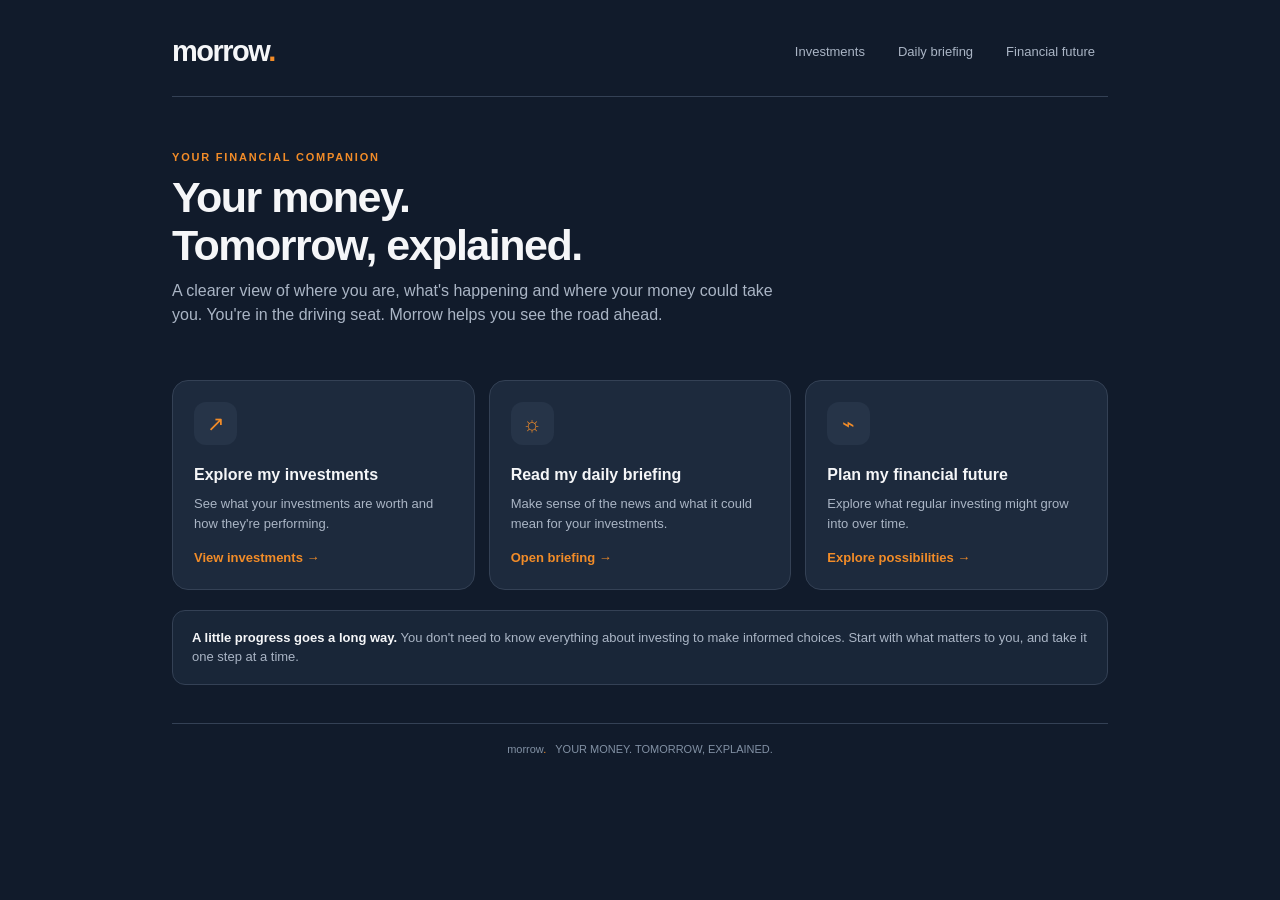
==== preview/index.html @ 5e0888f9 "Publish development preview" ====
<!DOCTYPE html>
<html lang="en">
<head>
<meta charset="UTF-8">
<meta name="viewport" content="width=device-width, initial-scale=1">
<meta name="theme-color" content="#111B2B">
<title>Morrow — Your money. Tomorrow, explained.</title>
<style>
:root{--bg:#111B2B;--surface:#1D2A3D;--surface2:#263448;--line:#344155;--text:#F5F6F8;--muted:#AAB5C5;--orange:#F28C28;--green:#71D6A0;--red:#FF8585}
*{box-sizing:border-box}
body{margin:0;background:var(--bg);color:var(--text);font-family:Inter,-apple-system,BlinkMacSystemFont,"Segoe UI",sans-serif;line-height:1.5}
button,input,textarea{font:inherit}
button{cursor:pointer}
.shell{max-width:980px;margin:auto;padding:22px 22px 48px}
header{display:flex;align-items:center;justify-content:space-between;gap:18px;padding:8px 0 22px;border-bottom:1px solid var(--line)}
.brand{font-size:29px;font-weight:750;letter-spacing:-1.5px;color:var(--text);text-decoration:none}
.brand span{color:var(--orange)}
.tagline{font-size:11px;color:var(--muted);letter-spacing:1.5px;text-transform:uppercase}
.nav{display:flex;gap:7px;flex-wrap:wrap}
.nav button,.quiet-button{border:1px solid transparent;background:transparent;color:var(--muted);padding:9px 12px;border-radius:9px;font-size:13px}
.nav button:hover,.nav button.active{background:var(--surface2);color:var(--text);border-color:var(--line)}
.nav button.active{box-shadow:inset 0 -2px var(--orange)}
main{padding-top:28px}
.view[hidden]{display:none}
.eyebrow{color:var(--orange);font-size:11px;font-weight:750;letter-spacing:1.8px;text-transform:uppercase}
h1{font-size:clamp(30px,5vw,43px);letter-spacing:-1.5px;line-height:1.12;margin:8px 0 10px}
h2{font-size:19px;letter-spacing:-.3px;margin:0 0 14px}
h3{font-size:15px;margin:0 0 8px}
p{margin:0}
.intro{color:var(--muted);max-width:610px}
.home-hero{padding:24px 0 28px}
.home-grid{display:grid;grid-template-columns:repeat(3,1fr);gap:14px;margin-top:25px}
.destination{background:var(--surface);border:1px solid var(--line);border-radius:16px;padding:21px;min-height:190px;display:flex;flex-direction:column;align-items:flex-start;text-align:left;color:var(--text);transition:transform .18s,border-color .18s}
.destination:hover{transform:translateY(-3px);border-color:var(--orange)}
.destination .symbol{width:43px;height:43px;border-radius:12px;background:var(--surface2);display:grid;place-items:center;color:var(--orange);font-size:21px;margin-bottom:18px}
.destination strong{font-size:16px}
.destination small{color:var(--muted);font-size:13px;margin-top:7px}
.destination .go{color:var(--orange);margin-top:auto;padding-top:15px;font-size:13px;font-weight:700}
.note{margin-top:20px;padding:17px 19px;background:#192638;border:1px solid var(--line);border-radius:13px;color:var(--muted);font-size:13px}
.note strong{color:var(--text)}
.page-head{display:flex;justify-content:space-between;align-items:flex-end;gap:20px;margin-bottom:22px}
.page-head p{color:var(--muted);font-size:14px}
.panel,.metric{background:var(--surface);border:1px solid var(--line);border-radius:15px;padding:19px}
.metrics{display:grid;grid-template-columns:repeat(3,1fr);gap:12px;margin:20px 0}
.metric small{display:block;color:var(--muted);font-size:12px}
.metric .value{font-size:clamp(19px,3vw,25px);font-weight:750;margin-top:6px;letter-spacing:-.5px}
.positive{color:var(--green)}.negative{color:var(--red)}
label{display:block;color:#CBD4DF;font-size:12px;margin:13px 0 6px}
input,textarea{width:100%;padding:11px 12px;border-radius:9px;border:1px solid #405168;background:#111B28;color:white;outline:none}
input:focus,textarea:focus{border-color:var(--orange);box-shadow:0 0 0 2px #F28C2825}
input::placeholder,textarea::placeholder{color:#78889C}
button.primary{border:0;border-radius:9px;padding:11px 16px;background:var(--orange);color:#21180F;font-weight:750}
button.primary:hover{filter:brightness(1.07)}
button.secondary{border:1px solid var(--line);border-radius:9px;padding:10px 14px;background:var(--surface2);color:var(--text);font-weight:600}
button.danger{background:#713D48;color:white;border:0;border-radius:8px;padding:7px 10px}
.form-grid{display:grid;grid-template-columns:1fr 1fr;gap:0 14px}
.actions{display:flex;gap:8px;flex-wrap:wrap;margin-top:10px}
.holding{border-top:1px solid var(--line);padding:16px 0}
.holding:first-child{border-top:0}
.meta{color:var(--muted);font-size:12px;margin-top:5px}
.quote-status{font-size:13px;color:var(--muted);margin:10px 0;min-height:18px}
.source{color:#F5B66F}
.empty{color:var(--muted);font-size:14px}
.calculator-layout{display:grid;grid-template-columns:minmax(0, .9fr) minmax(0,1.1fr);gap:15px;align-items:start}
.field-hint{font-size:11px;color:var(--muted);margin-top:5px}
.currency-control{position:relative;display:flex;justify-content:flex-end;margin:-5px 0 16px}
.currency-trigger{display:flex;align-items:center;gap:8px;border:1px solid var(--line);background:var(--surface);color:var(--text);padding:9px 13px;border-radius:22px;font-size:13px;font-weight:700}
.currency-popover{position:absolute;right:0;top:calc(100% + 9px);z-index:20;width:min(340px,calc(100vw - 44px));padding:17px;background:var(--surface);border:1px solid #526178;border-radius:14px;box-shadow:0 16px 38px #0008}
.currency-popover[hidden],.suggestions[hidden]{display:none}
.currency-options{display:flex;gap:7px;margin:10px 0}
.currency-options button{flex:1;padding:9px 5px;border:1px solid var(--line);border-radius:20px;background:var(--surface2);color:var(--text);font-size:12px}
.currency-options button.active{background:var(--orange);border-color:var(--orange);color:#21180F;font-weight:750}
.search-wrap{position:relative}
.suggestions{position:absolute;z-index:15;top:100%;left:0;right:0;margin-top:5px;background:var(--surface2);border:1px solid #526178;border-radius:10px;box-shadow:0 12px 28px #0008;max-height:270px;overflow:auto}
.suggestion{display:block;width:100%;text-align:left;padding:10px 12px;background:transparent;border:0;border-bottom:1px solid var(--line);color:var(--text)}
.suggestion:hover,.suggestion:focus{background:#34465D}
.suggestion strong{display:block;font-size:13px}
.suggestion small,.instrument-meta{display:block;color:var(--muted);font-size:11px;margin-top:3px}

.result-hero{background:linear-gradient(135deg,#263A50,#1D2A3D);border:1px solid #46566B;border-radius:15px;padding:21px;margin-bottom:13px}
.result-hero small{color:#C1CBD7}
.result-amount{font-size:clamp(29px,5vw,39px);font-weight:780;letter-spacing:-1.2px;margin:5px 0;color:white}
.result-sub{font-size:12px;color:#C1CBD7}
.result-split{display:grid;grid-template-columns:1fr 1fr;gap:10px}
.result-split .metric{padding:14px}
.result-split .value{font-size:19px}
.chart-wrap{margin-top:14px}
canvas{display:block;width:100%;height:230px}
.chart-legend{display:flex;gap:18px;flex-wrap:wrap;color:var(--muted);font-size:11px;margin-top:8px}
.dot{display:inline-block;width:8px;height:8px;border-radius:50%;margin-right:6px;background:var(--orange)}
.dot.grey{background:#72839A}
.disclaimer{font-size:11px;color:var(--muted);margin-top:16px;line-height:1.55}
.back-link{color:var(--orange);background:none;border:0;padding:0;font-size:13px;margin-bottom:18px}
.footer{border-top:1px solid var(--line);margin-top:38px;padding-top:17px;text-align:center;color:#8291A4;font-size:11px}
@media(max-width:700px){.shell{padding:15px 15px 35px}.home-grid{grid-template-columns:1fr}.destination{min-height:145px}.calculator-layout{grid-template-columns:1fr}.metrics{grid-template-columns:1fr}.page-head{align-items:flex-start;flex-direction:column}.nav{width:100%;display:grid;grid-template-columns:repeat(3,1fr)}.nav button{padding:8px 5px;font-size:12px}.tagline{display:none}}
@media(min-width:701px) and (max-width:850px){.home-grid{grid-template-columns:1fr 1fr}}

.journey-top{display:flex;justify-content:space-between;align-items:center;gap:14px;flex-wrap:wrap;margin-bottom:16px}
.journey-metrics{display:grid;grid-template-columns:repeat(3,1fr);gap:10px;margin:16px 0}
.journey-metrics .metric{padding:15px}
.journey-metrics .value{font-size:clamp(18px,3vw,24px);font-weight:750;margin-top:5px}
.periods,.scenario-legend{display:flex;gap:7px;flex-wrap:wrap}
.periods button{background:var(--surface2);border:1px solid var(--line);color:var(--muted);padding:7px 13px;border-radius:20px;font-size:12px}
.periods button.active{background:var(--orange);color:#21180F;border-color:var(--orange);font-weight:750}
.journey-chart{margin-top:14px}
.journey-chart canvas{height:260px}
.scenario-grid{display:grid;grid-template-columns:minmax(0,1.5fr) minmax(220px,.8fr);gap:13px;margin-top:14px}
.scenario-row{display:flex;justify-content:space-between;gap:10px;padding:10px 0;border-bottom:1px solid var(--line);font-size:13px}
.scenario-row:last-child{border-bottom:0}
.scenario-dot{display:inline-block;width:9px;height:9px;border-radius:50%;margin-right:7px}
.monthly-control{display:flex;gap:10px;align-items:end;flex-wrap:wrap;margin-top:14px}
.monthly-control>div{flex:1;min-width:150px}
.monthly-control label{margin-top:0}
.stress-value{font-weight:750}
@media(max-width:700px){.journey-metrics{grid-template-columns:1fr}.scenario-grid{grid-template-columns:1fr}.journey-chart canvas{height:220px}}
</style>
</head>
<body>
<div class="shell">
<header>
  <a class="brand" href="#" onclick="showView('home');return false" aria-label="Morrow home">morrow<span>.</span></a>
  <nav class="nav" aria-label="Main navigation">
    <button data-view="investments" onclick="showView('investments')">Investments</button>
    <button data-view="briefing" onclick="showView('briefing')">Daily briefing</button>
    <button data-view="future" onclick="showView('future')">Financial future</button>
  </nav>
</header>
<main>
<section class="view" id="home">
  <div class="home-hero">
    <div class="eyebrow">Your financial companion</div>
    <h1>Your money.<br>Tomorrow, explained.</h1>
    <p class="intro">A clearer view of where you are, what's happening and where your money could take you. You're in the driving seat. Morrow helps you see the road ahead.</p>
  </div>
  <div class="home-grid">
    <button class="destination" onclick="showView('investments')">
      <span class="symbol" aria-hidden="true">↗</span>
      <strong>Explore my investments</strong>
      <small>See what your investments are worth and how they're performing.</small>
      <span class="go">View investments →</span>
    </button>
    <button class="destination" onclick="showView('briefing')">
      <span class="symbol" aria-hidden="true">☼</span>
      <strong>Read my daily briefing</strong>
      <small>Make sense of the news and what it could mean for your investments.</small>
      <span class="go">Open briefing →</span>
    </button>
    <button class="destination" onclick="showView('future')">
      <span class="symbol" aria-hidden="true">⌁</span>
      <strong>Plan my financial future</strong>
      <small>Explore what regular investing might grow into over time.</small>
      <span class="go">Explore possibilities →</span>
    </button>
  </div>
  <div class="note"><strong>A little progress goes a long way.</strong> You don't need to know everything about investing to make informed choices. Start with what matters to you, and take it one step at a time.</div>
</section>

<section class="view" id="investments" hidden>
  <button class="back-link" onclick="showView('home')">← Back to home</button>
  <div class="page-head"><div><div class="eyebrow">Your portfolio</div><h1>My investments</h1><p id="portfolioDescription">A simple view of your investments, in pounds sterling.</p></div></div>
  <div class="currency-control"><button type="button" class="currency-trigger" id="currencyTrigger" aria-expanded="false" aria-controls="currencyPopover">◎ <span id="currencyTriggerLabel">GBP £</span> ▾</button>
    <section class="currency-popover" id="currencyPopover" hidden>
      <div style="display:flex;justify-content:space-between;align-items:center"><h2 style="margin:0">⚙ Settings</h2><button type="button" class="quiet-button" id="closeCurrencySettings" aria-label="Close settings">✕</button></div>
      <h3 style="margin-top:17px">Display currency</h3><p class="meta">Choose how your portfolio values are presented.</p>
      <div class="currency-options"><button type="button" data-currency="GBP">GBP £</button><button type="button" data-currency="USD">USD $</button><button type="button" data-currency="EUR">EUR €</button></div>
      <p class="meta" id="currencyStatus">Portfolio figures are displayed in pounds sterling.</p>
      <p class="field-hint">Your original investment records are not changed by this display preference.</p>
    </section></div>
  <div class="metrics">
    <div class="metric"><small>Portfolio value</small><div class="value" id="total">£0.00</div></div>
    <div class="metric"><small>Total invested</small><div class="value" id="invested">£0.00</div></div>
    <div class="metric"><small>Gain / loss</small><div class="value" id="profit">£0.00</div><div id="percent" class="meta">0.00%</div></div>
  </div>
  <section class="panel">
    <h2 id="formTitle">Add an investment</h2>
    <form id="holdingForm">
      <input type="hidden" id="editId">
      <div class="form-grid">
        <div class="search-wrap"><label for="ticker">Find an investment</label><input id="ticker" placeholder="Search company or ticker, e.g. Apple or VUAG" autocomplete="off" required aria-autocomplete="list" aria-controls="tickerSuggestions"><div id="tickerSuggestions" class="suggestions" role="listbox" hidden></div><div id="instrumentMeta" class="instrument-meta">Search by company name or ticker symbol.</div></div>
        <div><label for="name">Investment name</label><input id="name" placeholder="Selected investment name" required></div>
        <div><label for="units">Number of shares / units</label><input id="units" type="number" min="0" step="any" placeholder="e.g. 25" required></div>
        <div><label for="buy">Average purchase price per unit (£)</label><input id="buy" type="number" min="0" step="any" placeholder="e.g. 85.50" required></div>
        <div><label for="price">Latest price per unit (£)</label><input id="price" type="number" min="0" step="any" placeholder="e.g. 92.10" required></div>
        <div><label for="quoteDate">Date of latest price</label><input id="quoteDate" type="date"></div>
      </div>
      <label for="notes">Notes (optional)</label><textarea id="notes" rows="2" placeholder="Account, investment notes..."></textarea>
      <div class="actions"><button type="submit" class="primary" id="saveButton">Add investment</button><button type="button" class="secondary" id="cancelButton" hidden>Cancel edit</button></div>
    </form>
  </section>
  <section class="panel">
    <h2>Your holdings</h2>
    <div id="quoteStatus" class="quote-status">Prices update automatically when the latest daily prices are available.</div>
    <div id="holdings"><p class="empty">No investments added yet. Add your first investment above.</p></div>
  </section>
  <section class="panel">
    <h2>Keep a backup</h2>
    <p class="meta">Your holdings are saved in this browser on this device. Export a backup regularly so you can restore them if needed.</p>
    <div class="actions"><button id="exportButton" class="secondary">Export backup</button></div>
    <label for="importFile">Restore from backup</label><input id="importFile" type="file" accept=".json,application/json">
  </section>
  <p class="disclaimer">VUAG uses an end-of-day reference price from Newton Analytics when refreshed. Other holdings can be updated manually. Prices are informational only, not investment advice.</p>
</section>


<section class="view" id="journey" hidden>
 <button class="back-link" onclick="showView('investments')">← Back to investments</button>
 <div class="journey-top"><div><div class="eyebrow">Your investment journey</div><h1 id="journeyName">Investment</h1><p class="intro" id="journeySubtitle">Past performance and possible future scenarios.</p></div></div>
 <div class="journey-metrics">
  <div class="metric"><small>Current price</small><div class="value" id="journeyPrice">—</div></div>
  <div class="metric"><small>Current holding value</small><div class="value" id="journeyValue">—</div><div class="meta" id="journeyUnits"></div></div>
  <div class="metric"><small>Gain / loss against purchase cost</small><div class="value" id="journeyGain">—</div><div class="meta" id="journeyGainPct"></div></div>
 </div>
 <section class="panel journey-chart">
  <div class="journey-top"><div><h2>Historical performance</h2><p class="meta">Adjusted historical price per unit · dividends and corporate actions reflected where provided by the data source</p></div><div class="periods" id="historyPeriods"><button data-period="1M">1M</button><button data-period="6M">6M</button><button data-period="1Y">1Y</button><button data-period="5Y" class="active">5Y</button><button data-period="ALL">All</button></div></div>
  <canvas id="historyChart" role="img" aria-label="Historical adjusted price chart"></canvas><p class="meta" id="historyStatus">Loading historical data…</p>
 </section>
 <div class="scenario-grid">
  <section class="panel">
   <h2>Future projections</h2><p class="meta">Illustrative scenarios starting from your actual current holding value. These are assumptions, not forecasts.</p>
   <label for="journeyYears">Projection period</label><select id="journeyYears" style="width:100%;padding:10px;border-radius:9px;background:#111B28;color:white;border:1px solid #405168"><option value="1">1 year</option><option value="3">3 years</option><option value="5" selected>5 years</option><option value="10">10 years</option><option value="15">15 years</option><option value="20">20 years</option></select>
   <div class="monthly-control"><div><label for="journeyMonthly">Monthly contribution to this investment (£)</label><input id="journeyMonthly" type="number" min="0" max="1000000" step="1" value="0"></div><button class="secondary" id="saveMonthly">Save amount</button></div>
   <div class="actions"><button class="secondary" id="existingOnly">Existing investment only</button><button class="primary" id="withMonthly">With monthly contributions</button></div>
   <div class="scenario-legend" style="margin-top:17px"><span><i class="scenario-dot" style="background:#F28C28"></i>Cautious · 2% p.a.</span><span><i class="scenario-dot" style="background:#55A9F5"></i>Moderate · 5% p.a.</span><span><i class="scenario-dot" style="background:#71D6A0"></i>Optimistic · 8% p.a.</span></div>
   <canvas id="scenarioChart" role="img" aria-label="Cautious, moderate and optimistic future investment scenarios"></canvas>
   <div id="scenarioResults"></div>
  </section>
  <section class="panel">
   <h2>Stress test</h2><p class="meta">What would your holding be worth after an immediate market fall?</p>
   <div id="stressResults"></div>
   <div class="note">A market fall is not a forecast. This simply illustrates how sensitive your current holding is to a sudden decline.</div>
  </section>
 </div>
 <p class="disclaimer">Historical adjusted prices are supplied by Newton Analytics and may differ from the unadjusted daily price used to value your holding. Future scenarios assume steady annual growth compounded monthly, with contributions at month-end. They exclude fees, tax and inflation. Actual returns can be negative, and you could get back less than you invest. This is educational information, not financial advice.</p>
</section>

<section class="view" id="briefing" hidden>
  <button class="back-link" onclick="showView('home')">← Back to home</button>
  <div class="eyebrow">A clearer view of the day</div><h1>Daily briefing</h1>
  <div class="panel"><h2>Your morning briefing is taking shape.</h2><p class="intro">This is where Morrow will bring together the market news that matters to your investments, explain what's moving and help separate meaningful developments from everyday market noise.</p><div class="note"><strong>Coming next:</strong> personalised stories, plain-English explanations and a simple view of why they may matter to your portfolio.</div></div>
</section>

<section class="view" id="future" hidden>
  <button class="back-link" onclick="showView('home')">← Back to home</button>
  <div class="eyebrow">Look a little further ahead</div><h1>Financial future</h1>
  <p class="intro" style="margin-bottom:22px">Small steps can add up. Try a few numbers and explore what your investments might become over time.</p>
  <div class="calculator-layout">
    <section class="panel">
      <h2>Set your journey</h2>
      <label for="starting">Your starting amount (£)</label><input id="starting" type="number" min="0" max="100000000" step="100" value="1000">
      <div class="field-hint">The amount you have already invested, or plan to start with.</div>
      <label for="monthly">Your monthly contribution (£)</label><input id="monthly" type="number" min="0" max="1000000" step="10" value="100">
      <div class="field-hint">What you could comfortably add each month.</div>
      <label for="returnRate">Illustrative annual growth (%)</label><input id="returnRate" type="number" min="0" max="30" step="0.1" value="5">
      <div class="field-hint">An assumption to explore, not a prediction or promise.</div>
      <label for="years">How far ahead? (years)</label><input id="years" type="number" min="1" max="60" step="1" value="20">
      <div class="field-hint">Try changing the time horizon to see the difference.</div>
      <p class="field-hint" style="margin-top:17px">When you’re happy with your figures, select the button below to see your projection.</p><div class="actions"><button class="primary" type="button" id="calculateButton">Show my projection</button><button class="secondary" type="button" id="resetCalc">Reset figures</button></div>
    </section>
    <section>
      <div class="result-hero">
        <small>Your possible future value</small>
        <div class="result-amount" id="futureValue">£0</div>
        <div class="result-sub" id="futureSummary">A projection based on the assumptions you've entered.</div>
      </div>
      <div class="result-split">
        <div class="metric"><small>Your contributions</small><div class="value" id="contributed">£0</div></div>
        <div class="metric"><small>Potential growth</small><div class="value positive" id="growth">£0</div></div>
      </div>
      <div class="panel chart-wrap">
        <h3>Your journey over time</h3>
        <canvas id="growthChart" role="img" aria-label="Chart comparing your contributions with projected investment value over time"></canvas>
        <div class="chart-legend"><span><i class="dot grey"></i>Money you put in</span><span><i class="dot"></i>Projected value</span></div>
      </div>
    </section>
  </div>
  <p class="disclaimer">This calculator is for illustration and education, not financial advice. It assumes a steady annual growth rate, compounded monthly, with contributions made at the end of each month. Real investment returns vary and can be negative. It does not include fees, taxes, inflation or changes in contribution amounts. You could get back less than you invest.</p>
</section>
</main>
<div class="footer">morrow<span style="color:var(--orange)">.</span> &nbsp; YOUR MONEY. TOMORROW, EXPLAINED.</div>
</div>
<script>
const storageKey="myStockTrackerHoldings";
let holdings=[];
try{holdings=JSON.parse(localStorage.getItem(storageKey)||"[]");if(!Array.isArray(holdings))holdings=[];}catch(e){holdings=[];}
const $=id=>document.getElementById(id);
const currencyKey="morrowDisplayCurrency";
let displayCurrency=localStorage.getItem(currencyKey)||"GBP";
let displayRate=1;
const currencyNames={GBP:"pounds sterling",USD:"US dollars",EUR:"euros"};
const currencySymbols={GBP:"£",USD:"$",EUR:"€"};
const money=n=>new Intl.NumberFormat(displayCurrency==="USD"?"en-US":"en-GB",{style:"currency",currency:displayCurrency}).format((Number(n)||0)*displayRate);
const number=n=>Number(n)||0;
async function updateDisplayCurrency(){
 const status=$("currencyStatus");
 displayRate=1;
 if(displayCurrency!=="GBP"){
  try{
   const response=await fetch("https://morrow-price-feed.jnkbnfzksg.workers.dev/fx?from=GBP&to="+encodeURIComponent(displayCurrency));
   if(!response.ok)throw new Error("Exchange-rate service returned HTTP "+response.status);
   const result=await response.json();
   if(!Number.isFinite(Number(result.rate))||Number(result.rate)<=0)throw new Error(result.error||"No valid exchange rate was returned.");
   displayRate=Number(result.rate);
   status.textContent="1 GBP = "+new Intl.NumberFormat("en-GB",{style:"currency",currency:displayCurrency}).format(displayRate)+" · "+result.provider+" · rate retrieved "+new Date(result.retrievedAt).toLocaleString("en-GB");
  }catch(error){
   displayCurrency="GBP";localStorage.setItem(currencyKey,"GBP");$("displayCurrency").value="GBP";
   status.textContent="Couldn't retrieve the exchange rate, so Morrow has kept your display currency in GBP. "+error.message;
  }
 }else status.textContent="Portfolio figures are displayed in pounds sterling.";
 $("portfolioDescription").textContent="A simple view of your investments, in "+currencyNames[displayCurrency]+".";
 $("currencyTriggerLabel").textContent=displayCurrency+" "+currencySymbols[displayCurrency];
 document.querySelectorAll("[data-currency]").forEach(b=>b.classList.toggle("active",b.dataset.currency===displayCurrency));
 render();
 if(activeJourney)openJourney(activeJourney.id);
}
function showView(id){
 document.querySelectorAll(".view").forEach(v=>v.hidden=v.id!==id);
 document.querySelectorAll(".nav button").forEach(b=>b.classList.toggle("active",b.dataset.view===id));
 window.scrollTo({top:0,behavior:"smooth"});
 if(id==="future"&&projectionPoints.length)drawChart(projectionPoints);if(id==="journey"&&historyData.length)drawHistoryChart(historyData);
}
function save(){localStorage.setItem(storageKey,JSON.stringify(holdings));render();}
function escapeHTML(s){return String(s??"").replace(/[&<>"']/g,c=>({"&":"&amp;","<":"&lt;",">":"&gt;",'"':"&quot;","'":"&#39;"}[c]));}
function render(){
 const invested=holdings.reduce((s,h)=>s+h.units*h.buy,0),total=holdings.reduce((s,h)=>s+h.units*h.price,0),profit=total-invested;
 $("total").textContent=money(total);$("invested").textContent=money(invested);$("profit").textContent=money(profit);
 $("profit").className="value "+(profit>=0?"positive":"negative");
 $("percent").textContent=(invested?profit/invested*100:0).toFixed(2)+"% overall";
 $("percent").className="meta "+(profit>=0?"positive":"negative");
 if(!holdings.length){$("holdings").innerHTML='<p class="empty">No investments added yet. Add your first investment above.</p>';return;}
 $("holdings").innerHTML=holdings.map(h=>{
  const cost=h.units*h.buy,value=h.units*h.price,gain=value-cost,cls=gain>=0?"positive":"negative";
  return '<div class="holding"><strong>'+escapeHTML(h.name)+'</strong> <span class="meta">('+escapeHTML(h.ticker)+')</span>'+
  '<div class="meta">'+h.units+' units · Average buy '+money(h.buy)+' · Latest '+money(h.price)+'</div>'+
  '<div class="meta">Holding value: <strong>'+money(value)+'</strong></div>'+
  '<div class="meta">'+(h.quoteSource?'<span class="source">'+escapeHTML(h.quoteSource)+'</span>':"Price entered manually")+'</div>'+
  '<div class="'+cls+'">'+money(gain)+' ('+(cost?(gain/cost*100).toFixed(2):"0.00")+'%)</div>'+
  '<div class="meta">Price date: '+escapeHTML(h.quoteDate||"Not entered")+(h.notes?" · "+escapeHTML(h.notes):"")+'</div>'+
  '<div class="actions"><button class="primary" onclick="openJourney(\''+String(h.id).replace(/'/g,"\\'")+'\')">View investment journey</button><button class="secondary" onclick="editHolding(\''+String(h.id).replace(/'/g,"\\'")+'\')">Edit</button><button class="danger" onclick="deleteHolding(\''+String(h.id).replace(/'/g,"\\'")+'\')">Remove</button></div></div>';
 }).join("");
}
let activeJourney=null,historyData=[],historyPeriod="5Y",projectionMode="existing";
let priceRefreshInProgress=false;
async function refreshPortfolioPrices(){
 const status=$("quoteStatus"),matches=holdings.filter(h=>String(h.ticker).toUpperCase()==="VUAG");
 if(!matches.length||priceRefreshInProgress)return;
 priceRefreshInProgress=true;
 status.textContent="Checking the latest available daily prices…";
 try{
  const response=await fetch("https://morrow-price-feed.jnkbnfzksg.workers.dev/vuag");
  if(!response.ok)throw new Error("Price service returned HTTP "+response.status);
  const result=await response.json();
  if(result.status!=="200"||!Array.isArray(result.data)||!result.data.length||!Number.isFinite(Number(result.data[0][1])))throw new Error(result.statusMessage||"No price was returned.");
  const price=Number(result.data[0][1]),date=new Date(Number(result.data[0][0])*1000).toISOString().slice(0,10);
  matches.forEach(h=>{h.price=price;h.quoteDate=date;h.quoteSource="Newton Analytics · end-of-day";});
  localStorage.setItem(storageKey,JSON.stringify(holdings));
  render();
  status.textContent="VUAG updated to "+money(price)+" per unit · daily price dated "+date+".";
 }catch(error){
  status.textContent="Couldn't update VUAG: "+error.message+" Your saved prices haven't been changed.";
 }finally{priceRefreshInProgress=false;}
}
$("holdingForm").addEventListener("submit",e=>{
 e.preventDefault();const id=$("editId").value||(Date.now().toString()+Math.random().toString(16).slice(2));
 const item={id,ticker:$("ticker").value.trim().toUpperCase(),name:$("name").value.trim(),units:number($("units").value),buy:number($("buy").value),price:number($("price").value),quoteDate:$("quoteDate").value,notes:$("notes").value.trim()};
 const index=holdings.findIndex(h=>h.id===id);if(index>=0){item.quoteSource=holdings[index].quoteSource;item.journeyMonthly=holdings[index].journeyMonthly;holdings[index]=item;}else holdings.push(item);
 resetForm();save();refreshPortfolioPrices();
});
function editHolding(id){
 const h=holdings.find(x=>x.id===id);if(!h)return;
 $("editId").value=h.id;["ticker","name","units","buy","price","quoteDate","notes"].forEach(k=>$(k).value=h[k]??"");
 $("formTitle").textContent="Edit investment";$("saveButton").textContent="Save changes";$("cancelButton").hidden=false;window.scrollTo({top:0,behavior:"smooth"});
}
function deleteHolding(id){if(!confirm("Remove this investment from your tracker?"))return;holdings=holdings.filter(h=>h.id!==id);save();}
function resetForm(){$("holdingForm").reset();$("editId").value="";$("formTitle").textContent="Add an investment";$("saveButton").textContent="Add investment";$("cancelButton").hidden=true;}
$("cancelButton").addEventListener("click",resetForm);
$("exportButton").addEventListener("click",()=>{
 const blob=new Blob([JSON.stringify(holdings,null,2)],{type:"application/json"}),url=URL.createObjectURL(blob),a=document.createElement("a");
 a.href=url;a.download="morrow-investments-backup.json";a.click();URL.revokeObjectURL(url);
});
$("importFile").addEventListener("change",async e=>{
 const file=e.target.files[0];if(!file)return;
 try{const data=JSON.parse(await file.text());if(!Array.isArray(data)||!data.every(h=>h.ticker&&Number.isFinite(Number(h.units))&&Number.isFinite(Number(h.buy))&&Number.isFinite(Number(h.price))))throw new Error();
 if(!confirm("Replace your current investments with this backup?"))return;
 holdings=data.map(h=>({...h,id:String(h.id||Date.now()+Math.random())}));save();refreshPortfolioPrices();alert("Backup restored.");
 }catch(err){alert("That backup file doesn't look valid.");}e.target.value="";
});


function openJourney(id){
 activeJourney=holdings.find(h=>h.id===id);if(!activeJourney)return;
 $("journeyName").textContent=activeJourney.name+" ("+activeJourney.ticker+")";
 $("journeySubtitle").textContent="Your investment journey — past performance and possible future scenarios.";
 const value=activeJourney.units*activeJourney.price,cost=activeJourney.units*activeJourney.buy,gain=value-cost;
 $("journeyPrice").textContent=money(activeJourney.price);$("journeyValue").textContent=money(value);
 $("journeyUnits").textContent=Number(activeJourney.units).toLocaleString("en-GB")+" units";
 $("journeyGain").textContent=money(gain);$("journeyGain").className="value "+(gain>=0?"positive":"negative");
 $("journeyGainPct").textContent=(cost?gain/cost*100:0).toFixed(2)+"% against purchase cost";
 $("journeyMonthly").value=number(activeJourney.journeyMonthly);
 $("journeyYears").value="5";projectionMode="existing";setJourneyModeButtons();
 showView("journey");loadJourneyHistory();calculateJourneyScenarios();
}
function setJourneyModeButtons(){
 $("existingOnly").className=projectionMode==="existing"?"primary":"secondary";
 $("withMonthly").className=projectionMode==="monthly"?"primary":"secondary";
}
async function loadJourneyHistory(){
 $("historyStatus").textContent="Loading historical data…";historyData=[];
 if(String(activeJourney.ticker).toUpperCase()!=="VUAG"){
  $("historyStatus").textContent="Historical price data is currently available for VUAG only. Other holdings can still use the future scenario modeller.";
  drawHistoryChart([]);return;
 }
 try{
  const response=await fetch("https://morrow-price-feed.jnkbnfzksg.workers.dev/vuag-history");
  if(!response.ok)throw new Error("Historical data service returned HTTP "+response.status);
  const result=await response.json();
  if(result.status!=="200"||!Array.isArray(result.data)||!result.data.length)throw new Error(result.error||"No historical prices were returned.");
  historyData=result.data.map(row=>({date:new Date(Number(row[0])*1000),price:Number(row[1])})).filter(p=>Number.isFinite(p.price)&&!isNaN(p.date)).sort((a,b)=>a.date-b.date);
  $("historyStatus").textContent=historyData.length+" daily observations · latest observation "+historyData[historyData.length-1].date.toLocaleDateString("en-GB");
  drawHistoryChart(historyData);
 }catch(error){$("historyStatus").textContent="Couldn't load historical data: "+error.message;drawHistoryChart([]);}
}
function drawHistoryChart(data){
 const canvas=$("historyChart"),rect=canvas.getBoundingClientRect(),dpr=window.devicePixelRatio||1,w=Math.max(280,rect.width),h=260;
 canvas.width=w*dpr;canvas.height=h*dpr;const ctx=canvas.getContext("2d");ctx.scale(dpr,dpr);ctx.clearRect(0,0,w,h);
 let filtered=data;
 if(data.length){const days=historyPeriod==="1M"?31:historyPeriod==="6M"?183:historyPeriod==="1Y"?365:historyPeriod==="5Y"?1826:99999;const cutoff=new Date(data[data.length-1].date);cutoff.setDate(cutoff.getDate()-days);filtered=data.filter(p=>p.date>=cutoff);}
 if(filtered.length<2){ctx.fillStyle="#AAB5C5";ctx.font="13px sans-serif";ctx.fillText(data.length?"Not enough observations for this period.":"Historical chart will appear when data is available.",12,35);return;}
 const pad={l:48,r:12,t:16,b:30},cw=w-pad.l-pad.r,ch=h-pad.t-pad.b,min=Math.min(...filtered.map(p=>p.price)),max=Math.max(...filtered.map(p=>p.price)),range=Math.max(.01,max-min);
 const x=i=>pad.l+i/(filtered.length-1)*cw,y=v=>pad.t+(max-v)/range*ch;
 ctx.strokeStyle="#344155";ctx.fillStyle="#AAB5C5";ctx.font="10px sans-serif";
 for(let i=0;i<=4;i++){const yy=pad.t+i*ch/4;ctx.beginPath();ctx.moveTo(pad.l,yy);ctx.lineTo(w-pad.r,yy);ctx.stroke();ctx.fillText("£"+(max-i*range/4).toFixed(2),3,yy+3);}
 ctx.beginPath();filtered.forEach((p,i)=>i?ctx.lineTo(x(i),y(p.price)):ctx.moveTo(x(i),y(p.price)));ctx.strokeStyle="#55A9F5";ctx.lineWidth=2;ctx.stroke();
 ctx.fillStyle="#AAB5C5";ctx.fillText(filtered[0].date.toLocaleDateString("en-GB"),pad.l,h-7);ctx.textAlign="right";ctx.fillText(filtered[filtered.length-1].date.toLocaleDateString("en-GB"),w-pad.r,h-7);ctx.textAlign="left";
}
function calculateJourneyScenarios(){
 if(!activeJourney)return;
 const years=Number($("journeyYears").value),start=activeJourney.units*activeJourney.price,monthly=projectionMode==="monthly"?Math.max(0,number(activeJourney.journeyMonthly)):0;
 const rates=[{name:"Cautious",rate:.02,color:"#F28C28"},{name:"Moderate",rate:.05,color:"#55A9F5"},{name:"Optimistic",rate:.08,color:"#71D6A0"}];
 const results=rates.map(s=>{let balance=start;const r=Math.pow(1+s.rate,1/12)-1,pts=[balance];for(let m=1;m<=years*12;m++){balance=balance*(1+r)+monthly;if(m%12===0)pts.push(balance);}return {...s,value:balance,points:pts};});
 $("scenarioResults").innerHTML=results.map(s=>'<div class="scenario-row"><span><i class="scenario-dot" style="background:'+s.color+'"></i>'+s.name+' ('+(s.rate*100).toFixed(0)+'% p.a.)</span><strong>'+money(s.value)+'</strong></div>').join("")+'<p class="meta" style="margin-top:8px">'+(projectionMode==="monthly"?"Includes "+money(monthly)+" added at the end of each month.":"No additional contributions included.")+'</p>';
 $("stressResults").innerHTML=[20,30,40].map(p=>'<div class="scenario-row"><span>−'+p+'% market fall</span><span class="stress-value">'+money(start*(1-p/100))+'</span></div>').join("");
 drawScenarioChart(results,years);
}
function drawScenarioChart(results,years){
 const canvas=$("scenarioChart"),rect=canvas.getBoundingClientRect(),dpr=window.devicePixelRatio||1,w=Math.max(280,rect.width),h=220;canvas.width=w*dpr;canvas.height=h*dpr;
 const ctx=canvas.getContext("2d");ctx.scale(dpr,dpr);ctx.clearRect(0,0,w,h);
 const pad={l:12,r:12,t:15,b:24},cw=w-pad.l-pad.r,ch=h-pad.t-pad.b,max=Math.max(1,...results.flatMap(s=>s.points))*1.08;
 const x=i=>pad.l+i/years*cw,y=v=>pad.t+ch-v/max*ch;
 ctx.strokeStyle="#344155";for(let i=0;i<=3;i++){const yy=pad.t+i*ch/3;ctx.beginPath();ctx.moveTo(pad.l,yy);ctx.lineTo(w-pad.r,yy);ctx.stroke();}
 results.forEach(s=>{ctx.beginPath();s.points.forEach((v,i)=>i?ctx.lineTo(x(i),y(v)):ctx.moveTo(x(i),y(v)));ctx.strokeStyle=s.color;ctx.lineWidth=2.5;ctx.setLineDash([6,5]);ctx.stroke();ctx.setLineDash([]);});
 ctx.fillStyle="#AAB5C5";ctx.font="10px sans-serif";ctx.fillText("Today",pad.l,h-5);ctx.textAlign="right";ctx.fillText(years+" years",w-pad.r,h-5);ctx.textAlign="left";
}
$("historyPeriods").addEventListener("click",e=>{const b=e.target.closest("button[data-period]");if(!b)return;historyPeriod=b.dataset.period;$("historyPeriods").querySelectorAll("button").forEach(x=>x.classList.toggle("active",x===b));drawHistoryChart(historyData);});
$("saveMonthly").addEventListener("click",()=>{if(!activeJourney)return;activeJourney.journeyMonthly=Math.max(0,number($("journeyMonthly").value));localStorage.setItem(storageKey,JSON.stringify(holdings));$("journeyMonthly").value=activeJourney.journeyMonthly;calculateJourneyScenarios();});
$("existingOnly").addEventListener("click",()=>{projectionMode="existing";setJourneyModeButtons();calculateJourneyScenarios();});
$("withMonthly").addEventListener("click",()=>{projectionMode="monthly";activeJourney.journeyMonthly=Math.max(0,number($("journeyMonthly").value));localStorage.setItem(storageKey,JSON.stringify(holdings));setJourneyModeButtons();calculateJourneyScenarios();});
$("journeyYears").addEventListener("change",calculateJourneyScenarios);

let projectionPoints=[];
function calculateProjection(){
 const start=Math.max(0,Math.min(100000000,number($("starting").value)));
 const monthly=Math.max(0,Math.min(1000000,number($("monthly").value)));
 const annual=Math.max(0,Math.min(30,number($("returnRate").value)))/100;
 const years=Math.max(1,Math.min(60,Math.round(number($("years").value)||1)));
 const months=years*12,monthlyRate=Math.pow(1+annual,1/12)-1;
 let balance=start,paid=start;const points=[{month:0,balance,paid}];
 for(let m=1;m<=months;m++){balance=balance*(1+monthlyRate)+monthly;paid+=monthly;if(m%12===0||m===months)points.push({month:m,balance,paid});}
 const growth=Math.max(0,balance-paid);
 projectionPoints=points;
 $("futureValue").textContent=money(balance);$("contributed").textContent=money(paid);$("growth").textContent=money(growth);
 $("futureSummary").textContent="After "+years+" year"+(years===1?"":"s")+", based on the assumptions you've chosen.";
 drawChart(points);
}
function drawChart(points){
 const canvas=$("growthChart"),rect=canvas.getBoundingClientRect(),dpr=window.devicePixelRatio||1;
 const w=Math.max(280,rect.width),h=230;canvas.width=w*dpr;canvas.height=h*dpr;
 const ctx=canvas.getContext("2d");ctx.scale(dpr,dpr);ctx.clearRect(0,0,w,h);
 const pad={l:9,r:9,t:15,b:25},cw=w-pad.l-pad.r,ch=h-pad.t-pad.b;
 const max=Math.max(1,...points.map(p=>p.balance))*1.08;
 const x=i=>pad.l+(i/(points.length-1||1))*cw,y=v=>pad.t+ch-(v/max)*ch;
 ctx.font="10px -apple-system, sans-serif";ctx.fillStyle="#AAB5C5";ctx.strokeStyle="#344155";ctx.lineWidth=1;
 for(let i=0;i<=3;i++){const yy=pad.t+ch*i/3;ctx.beginPath();ctx.moveTo(pad.l,yy);ctx.lineTo(w-pad.r,yy);ctx.stroke();}
 function line(key,color,width){ctx.beginPath();points.forEach((p,i)=>i?ctx.lineTo(x(i),y(p[key])):ctx.moveTo(x(i),y(p[key])));ctx.strokeStyle=color;ctx.lineWidth=width;ctx.lineJoin="round";ctx.lineCap="round";ctx.stroke();}
 line("paid","#72839A",2);line("balance","#F28C28",3);
 ctx.fillStyle="#AAB5C5";ctx.textAlign="left";ctx.fillText("Today",pad.l,h-5);ctx.textAlign="right";ctx.fillText(points[points.length-1].month/12+" years",w-pad.r,h-5);
}
$("calculateButton").addEventListener("click",calculateProjection);

$("resetCalc").addEventListener("click",()=>{$("starting").value=1000;$("monthly").value=100;$("returnRate").value=5;$("years").value=20;calculateProjection();});
let resizeTimer;window.addEventListener("resize",()=>{clearTimeout(resizeTimer);resizeTimer=setTimeout(()=>{if(!$("future").hidden&&projectionPoints.length)drawChart(projectionPoints);if(!$("journey").hidden){drawHistoryChart(historyData);if(activeJourney)calculateJourneyScenarios();}},120);});
const currencyPopover=$("currencyPopover"),currencyTrigger=$("currencyTrigger");
currencyTrigger.addEventListener("click",()=>{currencyPopover.hidden=!currencyPopover.hidden;currencyTrigger.setAttribute("aria-expanded",String(!currencyPopover.hidden));});
$("closeCurrencySettings").addEventListener("click",()=>{currencyPopover.hidden=true;currencyTrigger.setAttribute("aria-expanded","false");});
document.querySelectorAll("[data-currency]").forEach(b=>b.addEventListener("click",()=>{displayCurrency=b.dataset.currency;localStorage.setItem(currencyKey,displayCurrency);updateDisplayCurrency();}));
document.addEventListener("click",e=>{if(!currencyPopover.hidden&&!currencyPopover.contains(e.target)&&!currencyTrigger.contains(e.target)){currencyPopover.hidden=true;currencyTrigger.setAttribute("aria-expanded","false");}});
render();calculateProjection();updateDisplayCurrency();refreshPortfolioPrices();
setInterval(refreshPortfolioPrices,6*60*60*1000);
</script>
</body>
</html>
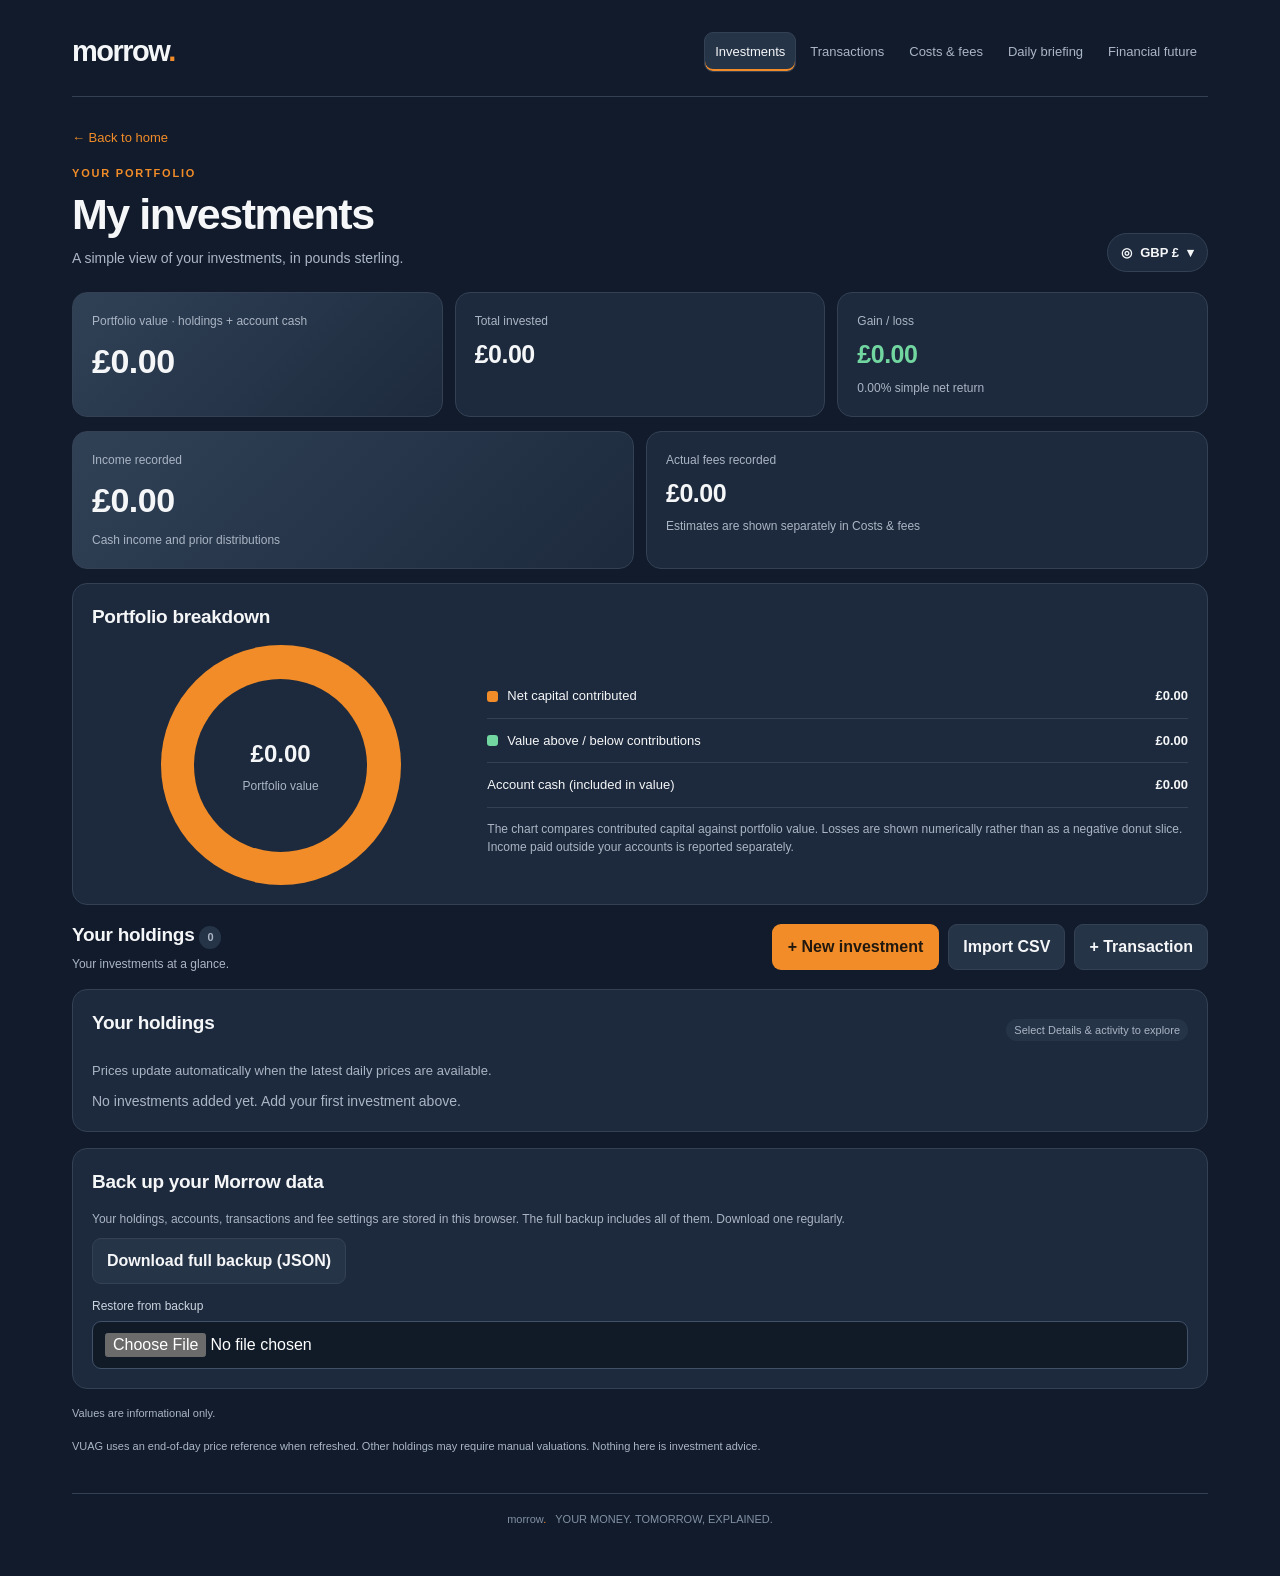
==== commit 5bf5b687: "Publish development preview" ====
--- a/preview/index.html
+++ b/preview/index.html
@@ -114,6 +114,7 @@
 .stress-value{font-weight:750}
 @media(max-width:700px){.journey-metrics{grid-template-columns:1fr}.scenario-grid{grid-template-columns:1fr}.journey-chart canvas{height:220px}}
 </style>
+<link rel="stylesheet" href="morrow-v13.css">
 </head>
 <body>
 <div class="shell">
@@ -121,6 +122,8 @@
   <a class="brand" href="#" onclick="showView('home');return false" aria-label="Morrow home">morrow<span>.</span></a>
   <nav class="nav" aria-label="Main navigation">
     <button data-view="investments" onclick="showView('investments')">Investments</button>
+    <button data-view="transactions" onclick="showView('transactions')">Transactions</button>
+    <button data-view="fees" onclick="showView('fees')">Costs &amp; fees</button>
     <button data-view="briefing" onclick="showView('briefing')">Daily briefing</button>
     <button data-view="future" onclick="showView('future')">Financial future</button>
   </nav>
@@ -167,41 +170,108 @@
       <p class="field-hint">Your original investment records are not changed by this display preference.</p>
     </section></div>
   <div class="metrics">
-    <div class="metric"><small>Portfolio value</small><div class="value" id="total">£0.00</div></div>
+    <div class="metric"><small>Portfolio value · holdings + account cash</small><div class="value" id="total">£0.00</div></div>
     <div class="metric"><small>Total invested</small><div class="value" id="invested">£0.00</div></div>
     <div class="metric"><small>Gain / loss</small><div class="value" id="profit">£0.00</div><div id="percent" class="meta">0.00%</div></div>
   </div>
+
+  <div class="portfolio-lower-metrics">
+    <div class="metric"><small>Income recorded</small><div class="value" id="v13Income">£0.00</div><div class="meta">Cash income and prior distributions</div></div>
+    <div class="metric"><small>Actual fees recorded</small><div class="value" id="v13Fees">£0.00</div><div class="meta">Estimates are shown separately in Costs &amp; fees</div></div>
+  </div>
+  <section class="panel"><h2>Portfolio breakdown</h2>
+    <div class="portfolio-breakdown"><div class="portfolio-donut" id="portfolioDonut"><div class="donut-center"><strong id="donutValue">£0.00</strong><span class="meta">Portfolio value</span></div></div>
+    <div><div class="portfolio-legend-row"><span><i class="legend-chip" style="background:var(--orange)"></i>Net capital contributed</span><strong id="donutCapital">£0.00</strong></div>
+      <div class="portfolio-legend-row"><span><i class="legend-chip" style="background:var(--green)"></i>Value above / below contributions</span><strong id="donutGrowth">£0.00</strong></div>
+      <div class="portfolio-legend-row"><span>Account cash (included in value)</span><strong id="donutCash">£0.00</strong></div>
+      <p class="ledger-note">The chart compares contributed capital against portfolio value. Losses are shown numerically rather than as a negative donut slice. Income paid outside your accounts is reported separately.</p></div></div>
+  </section>
+  <div class="v13-toolbar"><div><h2 style="margin:0">Your holdings <span class="v13-pill" id="holdingsCount">0</span></h2><p class="meta">Your investments at a glance.</p></div>
+    <div class="portfolio-actions"><button type="button" class="primary" id="openHoldingModal">+ New investment</button><button type="button" class="secondary" id="openImportModal">Import CSV</button><button type="button" class="secondary" id="openTransactionFromInvestments">+ Transaction</button></div></div>
+  <div class="v13-status warning" id="v13CashWarning" role="status" hidden></div>
+  <div class="v13-modal" id="holdingModal" hidden role="dialog" aria-modal="true" aria-labelledby="formTitle"><div class="v13-dialog">
+    <div class="v13-dialog-header"><div><div class="eyebrow">Investment setup</div><h2 id="formTitle">Add an investment</h2></div><button type="button" class="v13-close" id="closeHoldingModal" aria-label="Close">×</button></div>
+    <div class="v13-stepper" aria-label="Investment steps"><button type="button" data-step-button="1">1 · Investment</button><button type="button" data-step-button="2">2 · Details</button><button type="button" data-step-button="3">3 · Fees &amp; account</button><button type="button" data-step-button="4">4 · Review</button></div>
+    <form id="holdingForm"><input type="hidden" id="editId">
+      <div class="wizard-page" data-wizard-step="1"><h3>Find an investment</h3><p class="v13-plain">Search by name or ticker, or enter the information yourself.</p>
+        <div class="search-wrap"><label for="ticker">Ticker or investment name</label><input id="ticker" placeholder="e.g. VUAG or Apple" autocomplete="off" required aria-autocomplete="list" aria-controls="tickerSuggestions"><div id="tickerSuggestions" class="suggestions" role="listbox" hidden></div><div id="instrumentMeta" class="instrument-meta">Search by company name or ticker symbol.</div></div>
+        <label for="name">Investment name</label><input id="name" placeholder="Name of your stock, fund or ETF" required>
+      </div>
+      <div class="wizard-page" data-wizard-step="2" hidden><h3>Your starting snapshot</h3><p class="v13-plain">Enter today's figures for this holding. Later transactions can be recorded or imported without recalculating the starting amounts.</p>
+        <div class="form-grid">
+          <div><label for="capital">Capital invested so far (£)</label><input id="capital" type="number" min="0" step="any" required placeholder="e.g. 10,000.00"><div class="field-hint">Starting contribution / holding cost basis.</div></div>
+          <div><label for="accountValue">Current investment value (£)</label><input id="accountValue" type="number" min="0" step="any" required placeholder="e.g. 12,450.00"><div class="field-hint">Value of this holding — not the entire provider account.</div></div>
+          <div><label for="units">Number of shares / units (optional)</label><input id="units" type="number" min="0" step="any" placeholder="e.g. 100"></div>
+          <div><label for="buy">Average purchase price per unit (optional)</label><input id="buy" type="number" min="0" step="any" placeholder="e.g. 90.10"></div>
+          <div><label for="price">Latest price per unit (optional)</label><input id="price" type="number" min="0" step="any" placeholder="e.g. 110.38"></div>
+          <div><label for="quoteDate">Date of latest price</label><input id="quoteDate" type="date"></div>
+          <div><label for="incomeEarned">Cash income paid out to date (£, optional)</label><input id="incomeEarned" type="number" min="0" step="any" placeholder="e.g. 150.00"><div class="field-hint">Do not include dividends already reinvested.</div></div>
+        </div>
+        <div class="v13-preview"><label class="v13-check"><input type="checkbox" id="autoValue"> Calculate holding value from units × latest price (GBP-priced holdings only)</label><p class="field-hint">Leave this off for investments priced in another currency or when your provider displays a different valuation.</p></div>
+        <label for="notes">Notes (optional)</label><textarea id="notes" rows="2" placeholder="Investment notes"></textarea>
+      </div>
+      <div class="wizard-page" data-wizard-step="3" hidden><h3>Investment account and costs</h3>
+        <label for="holdingAccount">Investment account</label><select id="holdingAccount"></select>
+        <div class="v13-preview" id="newAccountFields" hidden><h3>Create a provider account</h3>
+          <label for="newAccountName">Account name</label><input id="newAccountName" placeholder="e.g. My Vanguard ISA">
+          <div class="form-grid"><div><label for="newProvider">Provider</label><select id="newProvider"><option>Other</option><option>Vanguard</option><option>Trading 212</option><option>Hargreaves Lansdown</option><option>AJ Bell</option><option>Freetrade</option><option>Interactive Investor</option><option>InvestEngine</option><option>Fidelity</option><option>Interactive Brokers</option></select></div>
+          <div><label for="newAccountKind">Account type</label><select id="newAccountKind"><option>Stocks &amp; Shares ISA</option><option>General account</option><option>Self-invested pension</option><option>Junior ISA</option><option>Managed ISA</option></select></div></div>
+          <label for="newFeeModel">Account fee template</label><select id="newFeeModel"><option value="unconfigured">Not configured yet</option><option value="vanguard-self">Vanguard UK self-managed</option><option value="vanguard-junior">Vanguard UK Junior ISA</option><option value="vanguard-managed">Vanguard UK managed</option><option value="custom">Custom (edit in Costs &amp; fees)</option></select>
+        </div>
+        <div class="v13-preview" id="wizardFeeText">You can configure platform fees in Costs &amp; fees.</div>
+        <label for="holdingOcf">Fund ongoing charge (OCF, annual %, optional)</label><input id="holdingOcf" type="number" min="0" max="10" step="any" placeholder="e.g. 0.07"><p class="field-hint">Typically already reflected in fund prices. Shown as an indicative disclosure, not a second cash deduction.</p>
+      </div>
+      <div class="wizard-page" data-wizard-step="4" hidden><h3>Review the investment</h3><p class="v13-plain">Check your starting figures before saving. Future activity can be imported or added manually.</p><div class="v13-review" id="wizardReview"></div><div class="v13-status">Once you record transactions for a holding, use the activity ledger for subsequent changes to avoid double counting.</div></div>
+      <div class="wizard-footer"><button type="button" class="secondary" id="cancelButton" hidden>Cancel edit</button><button type="button" class="secondary" id="wizardBack" hidden>Back</button><button type="button" class="primary" id="wizardNext">Next →</button><button type="submit" class="primary" id="saveButton" hidden>Add investment</button></div>
+    </form>
+  </div></div>
   <section class="panel">
-    <h2 id="formTitle">Add an investment</h2>
-    <form id="holdingForm">
-      <input type="hidden" id="editId">
-      <div class="form-grid">
-        <div class="search-wrap"><label for="ticker">Find an investment</label><input id="ticker" placeholder="Search company or ticker, e.g. Apple or VUAG" autocomplete="off" required aria-autocomplete="list" aria-controls="tickerSuggestions"><div id="tickerSuggestions" class="suggestions" role="listbox" hidden></div><div id="instrumentMeta" class="instrument-meta">Search by company name or ticker symbol.</div></div>
-        <div><label for="name">Investment name</label><input id="name" placeholder="Selected investment name" required></div>
-        <div><label for="units">Number of shares / units</label><input id="units" type="number" min="0" step="any" placeholder="e.g. 25" required></div>
-        <div><label for="buy">Average purchase price per unit (£)</label><input id="buy" type="number" min="0" step="any" placeholder="e.g. 85.50" required></div>
-        <div><label for="price">Latest price per unit (£)</label><input id="price" type="number" min="0" step="any" placeholder="e.g. 92.10" required></div>
-        <div><label for="quoteDate">Date of latest price</label><input id="quoteDate" type="date"></div>
-      </div>
-      <label for="notes">Notes (optional)</label><textarea id="notes" rows="2" placeholder="Account, investment notes..."></textarea>
-      <div class="actions"><button type="submit" class="primary" id="saveButton">Add investment</button><button type="button" class="secondary" id="cancelButton" hidden>Cancel edit</button></div>
-    </form>
+    <div class="holdings-title"><h2>Your holdings</h2><span class="v13-pill">Select Details &amp; activity to explore</span></div>
+    <div id="quoteStatus" class="quote-status">Prices update automatically when the latest daily prices are available.</div>
+    <div id="holdings"><p class="empty">Add an investment or import a CSV.</p></div>
+  </section>
+  <section class="panel" id="holdingDetail" hidden>
+    <div class="v13-toolbar"><h2 id="detailName">Holding details</h2><button type="button" class="secondary" id="closeDetail">Close details</button></div>
+    <div class="v13-stat"><div class="metric"><small>Current value</small><div class="value" id="detailValue">—</div></div><div class="metric"><small>Holding gain / loss</small><div class="value" id="detailGain">—</div></div><div class="metric"><small>Units</small><div class="value" id="detailUnits">—</div></div></div>
+    <div class="v13-review" style="margin-top:10px"><div>Cost basis<strong id="detailCost">—</strong></div><div>Latest unit price<strong id="detailPrice">—</strong></div><div>Account<strong id="detailAccount">—</strong></div><div>Fund ongoing charge<strong id="detailOcf">—</strong></div></div>
+    <div class="v13-toolbar" style="margin-top:18px"><h3>Activity history</h3><button type="button" class="secondary" id="detailJourney">See Investment Journey →</button></div><div id="detailTransactions"></div>
   </section>
   <section class="panel">
-    <h2>Your holdings</h2>
-    <div id="quoteStatus" class="quote-status">Prices update automatically when the latest daily prices are available.</div>
-    <div id="holdings"><p class="empty">No investments added yet. Add your first investment above.</p></div>
-  </section>
-  <section class="panel">
-    <h2>Keep a backup</h2>
-    <p class="meta">Your holdings are saved in this browser on this device. Export a backup regularly so you can restore them if needed.</p>
-    <div class="actions"><button id="exportButton" class="secondary">Export backup</button></div>
+    <h2>Back up your Morrow data</h2>
+    <p class="meta">Your holdings, accounts, transactions and fee settings are stored in this browser. The full backup includes all of them. Download one regularly.</p>
+    <div class="actions"><button id="exportButton" class="secondary">Download full backup (JSON)</button></div>
     <label for="importFile">Restore from backup</label><input id="importFile" type="file" accept=".json,application/json">
   </section>
-  <p class="disclaimer">VUAG uses an end-of-day reference price from Newton Analytics when refreshed. Other holdings can be updated manually. Prices are informational only, not investment advice.</p>
+  <p class="disclaimer" id="v13Disclaimer">Values are informational only.</p><p class="disclaimer">VUAG uses an end-of-day price reference when refreshed. Other holdings may require manual valuations. Nothing here is investment advice.</p>
 </section>
 
 
+
+<section class="view" id="transactions" hidden>
+  <button class="back-link" onclick="showView('investments')">← Back to investments</button>
+  <div class="page-head"><div><div class="eyebrow">Your investment activity</div><h1>Transactions</h1><p>Add deposits, withdrawals, trades, dividends and fees — or import them in bulk.</p></div></div>
+  <div class="v13-toolbar"><div class="portfolio-actions"><button type="button" class="primary" id="openTransactionModal">+ Add transaction</button><button type="button" class="secondary" id="openImportFromTransactions">Import CSV</button></div></div>
+  <div class="v13-stat"><div class="metric"><small>Transactions recorded</small><div class="value" id="v13TxCount">0</div></div><div class="metric"><small>Actual recorded fees</small><div class="value" id="v13TxFees">£0.00</div></div><div class="metric"><small>Account cash</small><div class="value" id="v13TxCash">£0.00</div></div></div>
+  <div class="note"><strong>How money moves:</strong> a deposit adds account cash, a purchase moves cash into an investment, and a sale converts units back to cash. Account fees are counted once; they are not deducted again when already reflected in the portfolio value.</div>
+  <section class="panel"><h2>Activity history</h2><div id="transactionList"></div></section>
+</section>
+<section class="view" id="fees" hidden>
+  <button class="back-link" onclick="showView('investments')">← Back to investments</button>
+  <div class="page-head"><div><div class="eyebrow">Your costs</div><h1>Accounts &amp; fees</h1><p>Compare recorded charges with indicative ongoing provider costs.</p></div></div>
+  <div class="v13-stat"><div class="metric"><small>Actually recorded fees</small><div class="value" id="feesActual">£0.00</div></div><div class="metric"><small>Estimated annual platform fees</small><div class="value" id="feesEstimated">£0.00</div></div><div class="metric"><small>Illustrative annual fund OCF</small><div class="value" id="feesFundOcf">£0.00</div></div></div>
+  <div class="note"><strong>Avoid double counting.</strong> Fund OCF is normally embedded in prices. Account fees already deducted from cash are not deducted a second time. Estimated charges are not added to recorded transactions.</div>
+  <section class="panel"><div class="v13-toolbar"><h2>Investment accounts</h2><button type="button" class="primary" id="newAccountButton">+ New account</button></div><div id="accountsList"></div></section>
+  <section class="panel" id="accountEditor" hidden><h2>Account details &amp; fee settings</h2><form id="accountForm"><input type="hidden" id="accountEditId">
+    <div class="form-grid"><div><label for="accountName">Account name</label><input id="accountName" required></div><div><label for="accountProvider">Provider</label><select id="accountProvider"><option>Other</option><option>Vanguard</option><option>Trading 212</option><option>Hargreaves Lansdown</option><option>AJ Bell</option><option>Freetrade</option><option>Interactive Investor</option><option>InvestEngine</option><option>Fidelity</option><option>Interactive Brokers</option></select></div>
+    <div><label for="accountKind">Account type</label><select id="accountKind"><option>Stocks &amp; Shares ISA</option><option>General account</option><option>Self-invested pension</option><option>Junior ISA</option><option>Managed ISA</option></select></div>
+    <div><label for="accountFeeModel">Platform fee template</label><select id="accountFeeModel"><option value="unconfigured">Not configured</option><option value="vanguard-self">Vanguard UK self-managed</option><option value="vanguard-junior">Vanguard UK Junior ISA</option><option value="vanguard-managed">Vanguard UK managed</option><option value="custom">Custom fee rules</option></select></div>
+    <div><label for="accountOpeningCash">Starting account cash balance (£)</label><input id="accountOpeningCash" type="number" step="any" value="0"><div class="field-hint">Optional. Reconcile cash from partial statement imports.</div></div></div>
+    <div class="v13-preview" id="customFees" hidden><h3>Custom annual platform charges</h3><div class="form-grid"><div><label for="accountFixed">Fixed annual fee (£)</label><input id="accountFixed" type="number" min="0" step="any" value="0"></div><div><label for="accountRate">Percentage of invested assets annually (%)</label><input id="accountRate" type="number" min="0" step="any" value="0"></div><div><label for="accountCap">Annual cap (£; 0 = no cap)</label><input id="accountCap" type="number" min="0" step="any" value="0"></div></div></div>
+    <div class="actions"><button type="submit" class="primary">Save account</button><button type="button" class="secondary" id="cancelAccountEdit">Cancel</button></div>
+  </form></section>
+  <p class="disclaimer">Vanguard UK self-managed illustrative fee template: £4/month below £32,000, otherwise 0.15% annually, max £375. Other arrangements and mixed account combinations may differ; confirm the latest terms.</p>
+  <p class="disclaimer"><a href="https://www.vanguardinvestor.co.uk/what-we-offer/fees-explained" target="_blank" rel="noopener noreferrer" style="color:var(--orange)">Vanguard UK official fees</a></p>
+</section>
 <section class="view" id="journey" hidden>
  <button class="back-link" onclick="showView('investments')">← Back to investments</button>
  <div class="journey-top"><div><div class="eyebrow">Your investment journey</div><h1 id="journeyName">Investment</h1><p class="intro" id="journeySubtitle">Past performance and possible future scenarios.</p></div></div>
@@ -276,6 +346,46 @@
   <p class="disclaimer">This calculator is for illustration and education, not financial advice. It assumes a steady annual growth rate, compounded monthly, with contributions made at the end of each month. Real investment returns vary and can be negative. It does not include fees, taxes, inflation or changes in contribution amounts. You could get back less than you invest.</p>
 </section>
 </main>
+
+<div class="v13-modal" id="transactionModal" hidden role="dialog" aria-modal="true" aria-labelledby="transactionModalTitle"><div class="v13-dialog">
+  <div class="v13-dialog-header"><div><div class="eyebrow">Update your records</div><h2 id="transactionModalTitle">Add a transaction</h2></div><button type="button" id="closeTransactionModal" class="v13-close" aria-label="Close">×</button></div>
+  <form id="transactionForm"><div class="form-grid">
+    <div><label for="transactionDate">Date</label><input id="transactionDate" type="date" required></div>
+    <div><label for="transactionType">Activity</label><select id="transactionType"><option value="deposit">Deposit</option><option value="withdrawal">Withdrawal</option><option value="buy">Purchase</option><option value="sell">Sale</option><option value="dividend">Dividend / distribution</option><option value="interest">Interest received</option><option value="fee">Account / trading fee</option></select></div>
+    <div><label for="transactionAccount">Account</label><select id="transactionAccount"></select></div>
+    <div><label for="transactionAmount">Amount (GBP)</label><input id="transactionAmount" type="number" min="0.01" step="any" required></div>
+    <div id="transactionHoldingGroup" hidden><label for="transactionHolding">Investment</label><select id="transactionHolding"></select></div>
+    <div id="transactionUnitsGroup" hidden><label for="transactionUnits">Units bought or sold</label><input id="transactionUnits" type="number" min="0" step="any"><label for="transactionPrice">Price per unit (optional)</label><input id="transactionPrice" type="number" min="0" step="any"></div>
+    <div id="feePaidFromGroup" hidden><label for="feePaidFrom">How was the fee paid?</label><select id="feePaidFrom"><option value="account">Deducted from account cash</option><option value="external">Paid externally</option></select></div></div>
+    <label for="transactionNote">Notes (optional)</label><input id="transactionNote" placeholder="Reference or description">
+    <p class="v13-plain">Record deposits separately from purchases. Buying units transfers money from account cash to the investment.</p><div class="wizard-footer"><button type="submit" class="primary">Save transaction</button></div>
+  </form>
+</div></div>
+<div class="v13-modal" id="importModal" hidden role="dialog" aria-modal="true" aria-labelledby="importModalTitle"><div class="v13-dialog wide">
+  <div class="v13-dialog-header"><div><div class="eyebrow">Bulk update</div><h2 id="importModalTitle">Import transactions from CSV</h2></div><button type="button" id="closeImportModal" class="v13-close" aria-label="Close">×</button></div>
+  <p class="v13-plain">Imports are processed locally in your browser. Provider formats vary, so check the column mapping and review every row. Export Excel or PDF statements to CSV before importing.</p>
+  <div class="form-grid"><div><label for="importProvider">Provider</label><select id="importProvider"><option value="auto">Auto-detect / generic CSV</option><option value="vanguard">Vanguard UK</option><option value="t212">Trading 212</option><option value="hl">Hargreaves Lansdown</option><option value="ajbell">AJ Bell</option><option value="freetrade">Freetrade</option><option value="other">Other provider</option></select></div>
+    <div><label for="importAccount">Investment account</label><select id="importAccount"></select></div></div>
+  <div class="v13-file"><label for="importFileV13">Select a CSV file (maximum 500 transactions)</label><input type="file" id="importFileV13" accept=".csv,.txt,text/csv,text/plain"></div>
+  <div class="v13-status" id="importStatus">Choose your CSV statement to begin.</div>
+  <div id="importMapping" hidden><h3>Confirm the columns</h3><p class="v13-plain">Date and type are required. Trade rows also require a ticker and quantity. Amounts are recorded in GBP.</p>
+    <div class="v13-input-map">
+      <div><label for="mapDate">Date</label><select id="mapDate" data-map-field="date"></select></div>
+      <div><label for="mapType">Transaction type</label><select id="mapType" data-map-field="type"></select></div>
+      <div><label for="mapAmount">Cash amount</label><select id="mapAmount" data-map-field="amount"></select></div>
+      <div><label for="mapTicker">Ticker / instrument</label><select id="mapTicker" data-map-field="ticker"></select></div>
+      <div><label for="mapUnits">Units / shares</label><select id="mapUnits" data-map-field="units"></select></div>
+      <div><label for="mapPrice">Unit price</label><select id="mapPrice" data-map-field="price"></select></div>
+      <div><label for="mapCurrency">Cash currency</label><select id="mapCurrency" data-map-field="currency"></select></div>
+      <div><label for="mapDescription">Description</label><select id="mapDescription" data-map-field="description"></select></div>
+      <div><label for="mapReference">Transaction ID</label><select id="mapReference" data-map-field="reference"></select></div>
+    </div><div class="actions"><button type="button" class="secondary" id="mapImportButton">Preview transactions</button></div>
+  </div>
+  <div id="importReview" hidden><h3>Review imported transactions</h3><p class="v13-plain" id="importSummary"></p>
+    <div class="v13-table-wrap"><table class="v13-table"><thead><tr><th>Include</th><th>Date</th><th>Type</th><th>Investment</th><th>Units</th><th>Amount</th><th>Review</th></tr></thead><tbody id="importPreviewBody"></tbody></table></div>
+    <div class="wizard-footer"><button type="button" class="primary" id="confirmImportButton">Confirm selected transactions</button></div>
+  </div>
+</div></div>
 <div class="footer">morrow<span style="color:var(--orange)">.</span> &nbsp; YOUR MONEY. TOMORROW, EXPLAINED.</div>
 </div>
 <script>
@@ -302,7 +412,7 @@
    displayRate=Number(result.rate);
    status.textContent="1 GBP = "+new Intl.NumberFormat("en-GB",{style:"currency",currency:displayCurrency}).format(displayRate)+" · "+result.provider+" · rate retrieved "+new Date(result.retrievedAt).toLocaleString("en-GB");
   }catch(error){
-   displayCurrency="GBP";localStorage.setItem(currencyKey,"GBP");$("displayCurrency").value="GBP";
+   displayCurrency="GBP";localStorage.setItem(currencyKey,"GBP");
    status.textContent="Couldn't retrieve the exchange rate, so Morrow has kept your display currency in GBP. "+error.message;
   }
  }else status.textContent="Portfolio figures are displayed in pounds sterling.";
@@ -321,14 +431,14 @@
 function save(){localStorage.setItem(storageKey,JSON.stringify(holdings));render();}
 function escapeHTML(s){return String(s??"").replace(/[&<>"']/g,c=>({"&":"&amp;","<":"&lt;",">":"&gt;",'"':"&quot;","'":"&#39;"}[c]));}
 function render(){
- const invested=holdings.reduce((s,h)=>s+h.units*h.buy,0),total=holdings.reduce((s,h)=>s+h.units*h.price,0),profit=total-invested;
+ const invested=holdings.reduce((s,h)=>s+(Number.isFinite(Number(h.capital))?Number(h.capital):h.units*h.buy),0),total=holdings.reduce((s,h)=>s+(Number.isFinite(Number(h.accountValue))?Number(h.accountValue):h.units*h.price),0),profit=total-invested;
  $("total").textContent=money(total);$("invested").textContent=money(invested);$("profit").textContent=money(profit);
  $("profit").className="value "+(profit>=0?"positive":"negative");
  $("percent").textContent=(invested?profit/invested*100:0).toFixed(2)+"% overall";
  $("percent").className="meta "+(profit>=0?"positive":"negative");
  if(!holdings.length){$("holdings").innerHTML='<p class="empty">No investments added yet. Add your first investment above.</p>';return;}
  $("holdings").innerHTML=holdings.map(h=>{
-  const cost=h.units*h.buy,value=h.units*h.price,gain=value-cost,cls=gain>=0?"positive":"negative";
+  const cost=Number.isFinite(Number(h.capital))?Number(h.capital):h.units*h.buy,value=Number.isFinite(Number(h.accountValue))?Number(h.accountValue):h.units*h.price,gain=value-cost,cls=gain>=0?"positive":"negative";
   return '<div class="holding"><strong>'+escapeHTML(h.name)+'</strong> <span class="meta">('+escapeHTML(h.ticker)+')</span>'+
   '<div class="meta">'+h.units+' units · Average buy '+money(h.buy)+' · Latest '+money(h.price)+'</div>'+
   '<div class="meta">Holding value: <strong>'+money(value)+'</strong></div>'+
@@ -338,6 +448,38 @@
   '<div class="actions"><button class="primary" onclick="openJourney(\''+String(h.id).replace(/'/g,"\\'")+'\')">View investment journey</button><button class="secondary" onclick="editHolding(\''+String(h.id).replace(/'/g,"\\'")+'\')">Edit</button><button class="danger" onclick="deleteHolding(\''+String(h.id).replace(/'/g,"\\'")+'\')">Remove</button></div></div>';
  }).join("");
 }
+let tickerSearchTimer=null,tickerSearchRequest=0,selectedInstrument=null;
+const tickerInput=$("ticker"),suggestionBox=$("tickerSuggestions");
+function closeTickerSuggestions(){suggestionBox.hidden=true;suggestionBox.innerHTML="";}
+function showTickerMessage(message){suggestionBox.innerHTML='<div class="suggestion"><small>'+escapeHTML(message)+'</small></div>';suggestionBox.hidden=false;}
+async function searchInstruments(query){
+ const request=++tickerSearchRequest;
+ try{
+  const response=await fetch("https://morrow-price-feed.jnkbnfzksg.workers.dev/search?q="+encodeURIComponent(query));
+  if(!response.ok)throw new Error("Search service returned HTTP "+response.status);
+  const data=await response.json();if(request!==tickerSearchRequest)return;
+  if(!Array.isArray(data.results)||!data.results.length){showTickerMessage("No matching investments found. Try another name or ticker.");return;}
+  suggestionBox.innerHTML=data.results.map((item,index)=>'<button type="button" class="suggestion" role="option" data-index="'+index+'"><strong>'+escapeHTML(item.name)+' · '+escapeHTML(item.symbol)+'</strong><small>'+escapeHTML([item.exchange,item.country,item.instrumentType,item.currency].filter(Boolean).join(" · "))+'</small></button>').join("");
+  suggestionBox.hidden=false;
+  suggestionBox.querySelectorAll("button").forEach((button,index)=>button.addEventListener("click",()=>selectInstrument(data.results[index])));
+ }catch(error){if(request===tickerSearchRequest)showTickerMessage("Search is temporarily unavailable. You can still enter the details manually.");}
+}
+function selectInstrument(item){
+ selectedInstrument=item;
+ tickerInput.value=item.symbol||"";
+ $("name").value=item.name||item.symbol||"";
+ $("instrumentMeta").textContent=[item.exchange,item.micCode,item.instrumentType,item.currency].filter(Boolean).join(" · ")+" · "+(item.provider||"Market data");
+ closeTickerSuggestions();
+}
+tickerInput.addEventListener("input",()=>{
+ selectedInstrument=null;$("instrumentMeta").textContent="Search by company name or ticker symbol.";
+ const query=tickerInput.value.trim();clearTimeout(tickerSearchTimer);++tickerSearchRequest;
+ if(query.length<2){closeTickerSuggestions();return;}
+ showTickerMessage("Searching investments…");
+ tickerSearchTimer=setTimeout(()=>searchInstruments(query),350);
+});
+tickerInput.addEventListener("keydown",e=>{if(e.key==="Escape")closeTickerSuggestions();});
+document.addEventListener("click",e=>{if(!e.target.closest(".search-wrap"))closeTickerSuggestions();});
 let activeJourney=null,historyData=[],historyPeriod="5Y",projectionMode="existing";
 let priceRefreshInProgress=false;
 async function refreshPortfolioPrices(){
@@ -351,7 +493,7 @@
   const result=await response.json();
   if(result.status!=="200"||!Array.isArray(result.data)||!result.data.length||!Number.isFinite(Number(result.data[0][1])))throw new Error(result.statusMessage||"No price was returned.");
   const price=Number(result.data[0][1]),date=new Date(Number(result.data[0][0])*1000).toISOString().slice(0,10);
-  matches.forEach(h=>{h.price=price;h.quoteDate=date;h.quoteSource="Newton Analytics · end-of-day";});
+  matches.forEach(h=>{h.price=price;h.quoteDate=date;h.quoteSource="Newton Analytics · end-of-day";if(h.valuationMode==="market"&&Number(h.units)>0&&(h.nativeCurrency||"GBP")==="GBP")h.accountValue=h.units*price;});
   localStorage.setItem(storageKey,JSON.stringify(holdings));
   render();
   status.textContent="VUAG updated to "+money(price)+" per unit · daily price dated "+date+".";
@@ -361,17 +503,17 @@
 }
 $("holdingForm").addEventListener("submit",e=>{
  e.preventDefault();const id=$("editId").value||(Date.now().toString()+Math.random().toString(16).slice(2));
- const item={id,ticker:$("ticker").value.trim().toUpperCase(),name:$("name").value.trim(),units:number($("units").value),buy:number($("buy").value),price:number($("price").value),quoteDate:$("quoteDate").value,notes:$("notes").value.trim()};
+ const item={id,accountId:resolveHoldingAccount(),ocf:$("holdingOcf").value===""?"":number($("holdingOcf").value),valuationMode:$("autoValue").checked?"market":"snapshot",ticker:$("ticker").value.trim().toUpperCase(),name:$("name").value.trim(),capital:number($("capital").value),accountValue:$("autoValue").checked?number($("units").value)*number($("price").value):number($("accountValue").value),incomeEarned:number($("incomeEarned").value),units:number($("units").value),buy:number($("buy").value),price:number($("price").value),quoteDate:$("quoteDate").value,notes:$("notes").value.trim(),exchange:selectedInstrument?.exchange||"",micCode:selectedInstrument?.micCode||"",nativeCurrency:selectedInstrument?.currency||"GBP",instrumentType:selectedInstrument?.instrumentType||"Manual entry"};
  const index=holdings.findIndex(h=>h.id===id);if(index>=0){item.quoteSource=holdings[index].quoteSource;item.journeyMonthly=holdings[index].journeyMonthly;holdings[index]=item;}else holdings.push(item);
  resetForm();save();refreshPortfolioPrices();
 });
 function editHolding(id){
  const h=holdings.find(x=>x.id===id);if(!h)return;
- $("editId").value=h.id;["ticker","name","units","buy","price","quoteDate","notes"].forEach(k=>$(k).value=h[k]??"");
+ $("editId").value=h.id;selectedInstrument={symbol:h.ticker,name:h.name,exchange:h.exchange||"",micCode:h.micCode||"",currency:h.nativeCurrency||"GBP",instrumentType:h.instrumentType||"Manual entry"};$("instrumentMeta").textContent=[selectedInstrument.exchange,selectedInstrument.micCode,selectedInstrument.instrumentType,selectedInstrument.currency].filter(Boolean).join(" · ");["ticker","name","capital","accountValue","incomeEarned","units","buy","price","quoteDate","notes"].forEach(k=>$(k).value=h[k]??"");
  $("formTitle").textContent="Edit investment";$("saveButton").textContent="Save changes";$("cancelButton").hidden=false;window.scrollTo({top:0,behavior:"smooth"});
 }
 function deleteHolding(id){if(!confirm("Remove this investment from your tracker?"))return;holdings=holdings.filter(h=>h.id!==id);save();}
-function resetForm(){$("holdingForm").reset();$("editId").value="";$("formTitle").textContent="Add an investment";$("saveButton").textContent="Add investment";$("cancelButton").hidden=true;}
+function resetForm(){$("holdingForm").reset();$("editId").value="";selectedInstrument=null;$("instrumentMeta").textContent="Search by company name or ticker symbol." ;closeTickerSuggestions();$("formTitle").textContent="Add an investment";$("saveButton").textContent="Add investment";$("cancelButton").hidden=true;}
 $("cancelButton").addEventListener("click",resetForm);
 $("exportButton").addEventListener("click",()=>{
  const blob=new Blob([JSON.stringify(holdings,null,2)],{type:"application/json"}),url=URL.createObjectURL(blob),a=document.createElement("a");
@@ -390,7 +532,7 @@
  activeJourney=holdings.find(h=>h.id===id);if(!activeJourney)return;
  $("journeyName").textContent=activeJourney.name+" ("+activeJourney.ticker+")";
  $("journeySubtitle").textContent="Your investment journey — past performance and possible future scenarios.";
- const value=activeJourney.units*activeJourney.price,cost=activeJourney.units*activeJourney.buy,gain=value-cost;
+ const value=Number.isFinite(Number(activeJourney.accountValue))?Number(activeJourney.accountValue):activeJourney.units*activeJourney.price,cost=Number.isFinite(Number(activeJourney.capital))?Number(activeJourney.capital):activeJourney.units*activeJourney.buy,gain=value-cost;
  $("journeyPrice").textContent=money(activeJourney.price);$("journeyValue").textContent=money(value);
  $("journeyUnits").textContent=Number(activeJourney.units).toLocaleString("en-GB")+" units";
  $("journeyGain").textContent=money(gain);$("journeyGain").className="value "+(gain>=0?"positive":"negative");
@@ -434,7 +576,7 @@
 }
 function calculateJourneyScenarios(){
  if(!activeJourney)return;
- const years=Number($("journeyYears").value),start=activeJourney.units*activeJourney.price,monthly=projectionMode==="monthly"?Math.max(0,number(activeJourney.journeyMonthly)):0;
+ const years=Number($("journeyYears").value),start=Number.isFinite(Number(activeJourney.accountValue))?Number(activeJourney.accountValue):activeJourney.units*activeJourney.price,monthly=projectionMode==="monthly"?Math.max(0,number(activeJourney.journeyMonthly)):0;
  const rates=[{name:"Cautious",rate:.02,color:"#F28C28"},{name:"Moderate",rate:.05,color:"#55A9F5"},{name:"Optimistic",rate:.08,color:"#71D6A0"}];
  const results=rates.map(s=>{let balance=start;const r=Math.pow(1+s.rate,1/12)-1,pts=[balance];for(let m=1;m<=years*12;m++){balance=balance*(1+r)+monthly;if(m%12===0)pts.push(balance);}return {...s,value:balance,points:pts};});
  $("scenarioResults").innerHTML=results.map(s=>'<div class="scenario-row"><span><i class="scenario-dot" style="background:'+s.color+'"></i>'+s.name+' ('+(s.rate*100).toFixed(0)+'% p.a.)</span><strong>'+money(s.value)+'</strong></div>').join("")+'<p class="meta" style="margin-top:8px">'+(projectionMode==="monthly"?"Includes "+money(monthly)+" added at the end of each month.":"No additional contributions included.")+'</p>';
@@ -496,5 +638,6 @@
 render();calculateProjection();updateDisplayCurrency();refreshPortfolioPrices();
 setInterval(refreshPortfolioPrices,6*60*60*1000);
 </script>
+<script src="morrow-v13.js"></script>
 </body>
 </html>
--- a/preview/morrow-v13.css
+++ b/preview/morrow-v13.css
@@ -0,0 +1,111 @@
+
+/* Morrow 1.3: portfolio-first investment accounting */
+:root{color-scheme:dark}
+.shell{max-width:1180px}
+header{position:relative}
+.nav{gap:3px}
+.nav button{padding:9px 10px}
+.portfolio-head{display:flex;align-items:end;justify-content:space-between;flex-wrap:wrap;gap:15px}
+.portfolio-actions{display:flex;gap:9px;flex-wrap:wrap}
+.portfolio-actions button{white-space:nowrap}
+#investments .page-head{margin-bottom:10px}
+#investments .currency-control{margin:-46px 0 20px}
+#investments .metrics{grid-template-columns:repeat(3,minmax(0,1fr));margin:0 0 14px}
+#investments .metric:first-child{background:linear-gradient(135deg,#304156,#1d2a3d)}
+#investments .metric:first-child .value{font-size:clamp(25px,3vw,34px)}
+#investments .metric{min-height:100px}
+.portfolio-lower-metrics{display:grid;grid-template-columns:repeat(2,1fr);gap:12px;margin-bottom:14px}
+.portfolio-lower-metrics .metric{min-height:85px}
+.panel{margin-bottom:16px}
+.portfolio-breakdown{display:grid;grid-template-columns:minmax(185px,.7fr) 1.3fr;align-items:center;gap:18px}
+.portfolio-donut{width:min(240px,100%);aspect-ratio:1;border-radius:50%;background:conic-gradient(var(--orange) 0 100%,var(--green) 100%);display:grid;place-items:center;margin:auto}
+.donut-center{width:72%;height:72%;border-radius:50%;background:#1d2a3d;display:flex;flex-direction:column;justify-content:center;align-items:center;text-align:center;padding:12px}
+.donut-center strong{font-size:clamp(16px,2vw,24px)}
+.portfolio-legend-row{display:flex;justify-content:space-between;align-items:center;gap:18px;border-bottom:1px solid var(--line);padding:12px 0;font-size:13px}
+.portfolio-legend-row:last-child{border:0}
+.portfolio-legend-row strong{white-space:nowrap}
+.portfolio-legend-row span{display:flex;gap:9px;align-items:center}
+.legend-chip{width:11px;height:11px;border-radius:3px;display:inline-block;flex:none}
+.ledger-note{color:var(--muted);font-size:12px;line-height:1.5;margin-top:12px}
+.holdings-title{display:flex;justify-content:space-between;gap:10px;align-items:center;flex-wrap:wrap}
+.holding{display:grid;grid-template-columns:minmax(0,1fr) auto;gap:6px 20px;align-items:center}
+.holding .holding-name{font-size:15px}
+.holding .holding-value{text-align:right;font-size:19px;font-weight:750}
+.holding .holding-actions{grid-column:1/-1;margin-top:5px}
+.holding .holding-actions button{font-size:12px}
+.holding .meta{margin-top:2px}
+.holding .positive,.holding .negative{text-align:right;font-size:13px}
+.v13-pill{display:inline-block;border-radius:20px;padding:3px 8px;background:var(--surface2);color:var(--muted);font-size:11px}
+.v13-toolbar{display:flex;align-items:center;justify-content:space-between;gap:12px;flex-wrap:wrap;margin-bottom:16px}
+.v13-modal{position:fixed;inset:0;z-index:120;background:#07101bdc;display:flex;align-items:center;justify-content:center;padding:20px;overflow-y:auto}
+.v13-modal[hidden]{display:none}
+.v13-dialog{background:#1b293c;border:1px solid #53647a;border-radius:18px;width:min(780px,100%);max-height:calc(100vh - 40px);overflow-y:auto;padding:25px;box-shadow:0 20px 80px #000b}
+.v13-dialog.wide{width:min(950px,100%)}
+.v13-dialog h2{margin:0}
+.v13-dialog-header{display:flex;justify-content:space-between;align-items:center;gap:15px;margin-bottom:20px}
+.v13-close{background:none;border:1px solid var(--line);border-radius:10px;color:var(--muted);padding:7px 11px;font-size:18px}
+.v13-stepper{display:flex;gap:7px;border-bottom:1px solid var(--line);padding-bottom:14px;margin-bottom:20px;overflow-x:auto}
+.v13-stepper button{border:0;background:transparent;color:var(--muted);white-space:nowrap;padding:7px 9px;font-size:12px;border-radius:20px}
+.v13-stepper button.active{background:#5b361b;color:#ffd2a7;font-weight:700}
+.v13-stepper button.completed{color:var(--green)}
+.wizard-page[hidden]{display:none}
+.wizard-page h3{font-size:17px;margin-bottom:12px}
+.wizard-footer{display:flex;justify-content:flex-end;gap:9px;margin-top:20px;flex-wrap:wrap}
+select{width:100%;padding:11px 12px;border-radius:9px;border:1px solid #405168;background:#111b28;color:white;font:inherit}
+select:focus{outline:2px solid var(--orange)}
+input[type=checkbox]{width:auto;accent-color:var(--orange)}
+.v13-check{display:flex;align-items:flex-start;gap:10px;font-size:13px;line-height:1.4;color:var(--muted)}
+.v13-check label{margin:0}
+.v13-plain{font-size:13px;color:var(--muted);margin:8px 0 15px}
+.v13-preview{background:#152236;border:1px solid var(--line);border-radius:12px;padding:14px;margin-top:12px}
+.v13-preview p{margin:5px 0}
+.v13-review{display:grid;grid-template-columns:1fr 1fr;gap:10px}
+.v13-review>div{background:var(--surface2);border-radius:10px;padding:12px;font-size:12px;color:var(--muted)}
+.v13-review strong{display:block;color:var(--text);font-size:15px;margin-top:4px}
+.v13-small-actions{display:flex;gap:8px;flex-wrap:wrap}
+.v13-stat{display:grid;grid-template-columns:repeat(3,1fr);gap:10px}
+.v13-stat .metric{padding:14px}
+.v13-stat .value{font-size:20px}
+.v13-table-wrap{max-width:100%;overflow-x:auto}
+.v13-table{border-collapse:collapse;width:100%;font-size:12px;min-width:650px}
+.v13-table th,.v13-table td{padding:10px 9px;text-align:left;border-bottom:1px solid var(--line);vertical-align:top}
+.v13-table th{color:var(--muted);font-size:11px;font-weight:650}
+.v13-table td small{color:var(--muted)}
+.v13-status{font-size:12px;padding:9px 12px;border-radius:9px;background:#25384d;margin:12px 0}
+.v13-status.warning{background:#4f3b28;color:#ffd6a0}
+.v13-status.error{background:#4e2b36;color:#ffb6ba}
+.v13-status.ok{background:#244338;color:#b1efca}
+.v13-row{display:flex;align-items:center;justify-content:space-between;gap:12px;padding:12px 0;border-bottom:1px solid var(--line)}
+.v13-row:last-child{border:0}
+.v13-row strong{font-size:14px}
+.v13-row small{display:block;color:var(--muted);margin-top:4px}
+.v13-grid{display:grid;grid-template-columns:repeat(2,1fr);gap:14px}
+.v13-badge{padding:3px 8px;border:1px solid var(--line);border-radius:99px;color:var(--muted);font-size:11px}
+.v13-file{padding:22px;border:1px dashed #7b91a7;border-radius:13px;text-align:center;background:#17263a}
+.v13-file label{margin-bottom:12px}
+.v13-file input{max-width:400px}
+.v13-input-map{display:grid;grid-template-columns:repeat(3,1fr);gap:0 12px}
+.v13-input-map label{margin:7px 0 4px}
+.v13-summary{margin:10px 0 16px}
+.v13-flag{font-size:11px;color:#ffcc97}
+.v13-quiet{border:0;background:transparent;color:var(--orange);padding:4px;font-size:12px}
+.v13-detail{border-top:1px solid var(--line);margin-top:14px;padding-top:14px}
+.v13-tabs{display:flex;gap:6px;flex-wrap:wrap;margin-top:15px}
+.v13-tabs button{border:1px solid var(--line);background:transparent;color:var(--muted);padding:7px 13px;border-radius:8px;font-size:12px}
+.v13-tabs button.active{background:var(--surface2);color:var(--orange)}
+#v13HoldingFormPanel{margin:0}
+@media(max-width:900px){.nav button{font-size:11px;padding:8px 7px}#investments .currency-control{margin:0 0 14px}}
+@media(max-width:700px){
+ #investments .metrics{grid-template-columns:1fr}
+ .portfolio-lower-metrics{grid-template-columns:1fr 1fr}
+ .portfolio-breakdown{grid-template-columns:1fr}
+ .portfolio-donut{max-width:205px}
+ .holding{grid-template-columns:1fr}
+ .holding .holding-value,.holding .positive,.holding .negative{text-align:left}
+ .v13-dialog{padding:15px}
+ .v13-modal{padding:8px}
+ .v13-grid,.v13-review{grid-template-columns:1fr}
+ .v13-input-map{grid-template-columns:1fr 1fr}
+ .v13-stat{grid-template-columns:1fr}
+}
+@media(max-width:420px){.portfolio-lower-metrics{grid-template-columns:1fr}.v13-input-map{grid-template-columns:1fr}.v13-stepper button{font-size:11px}}
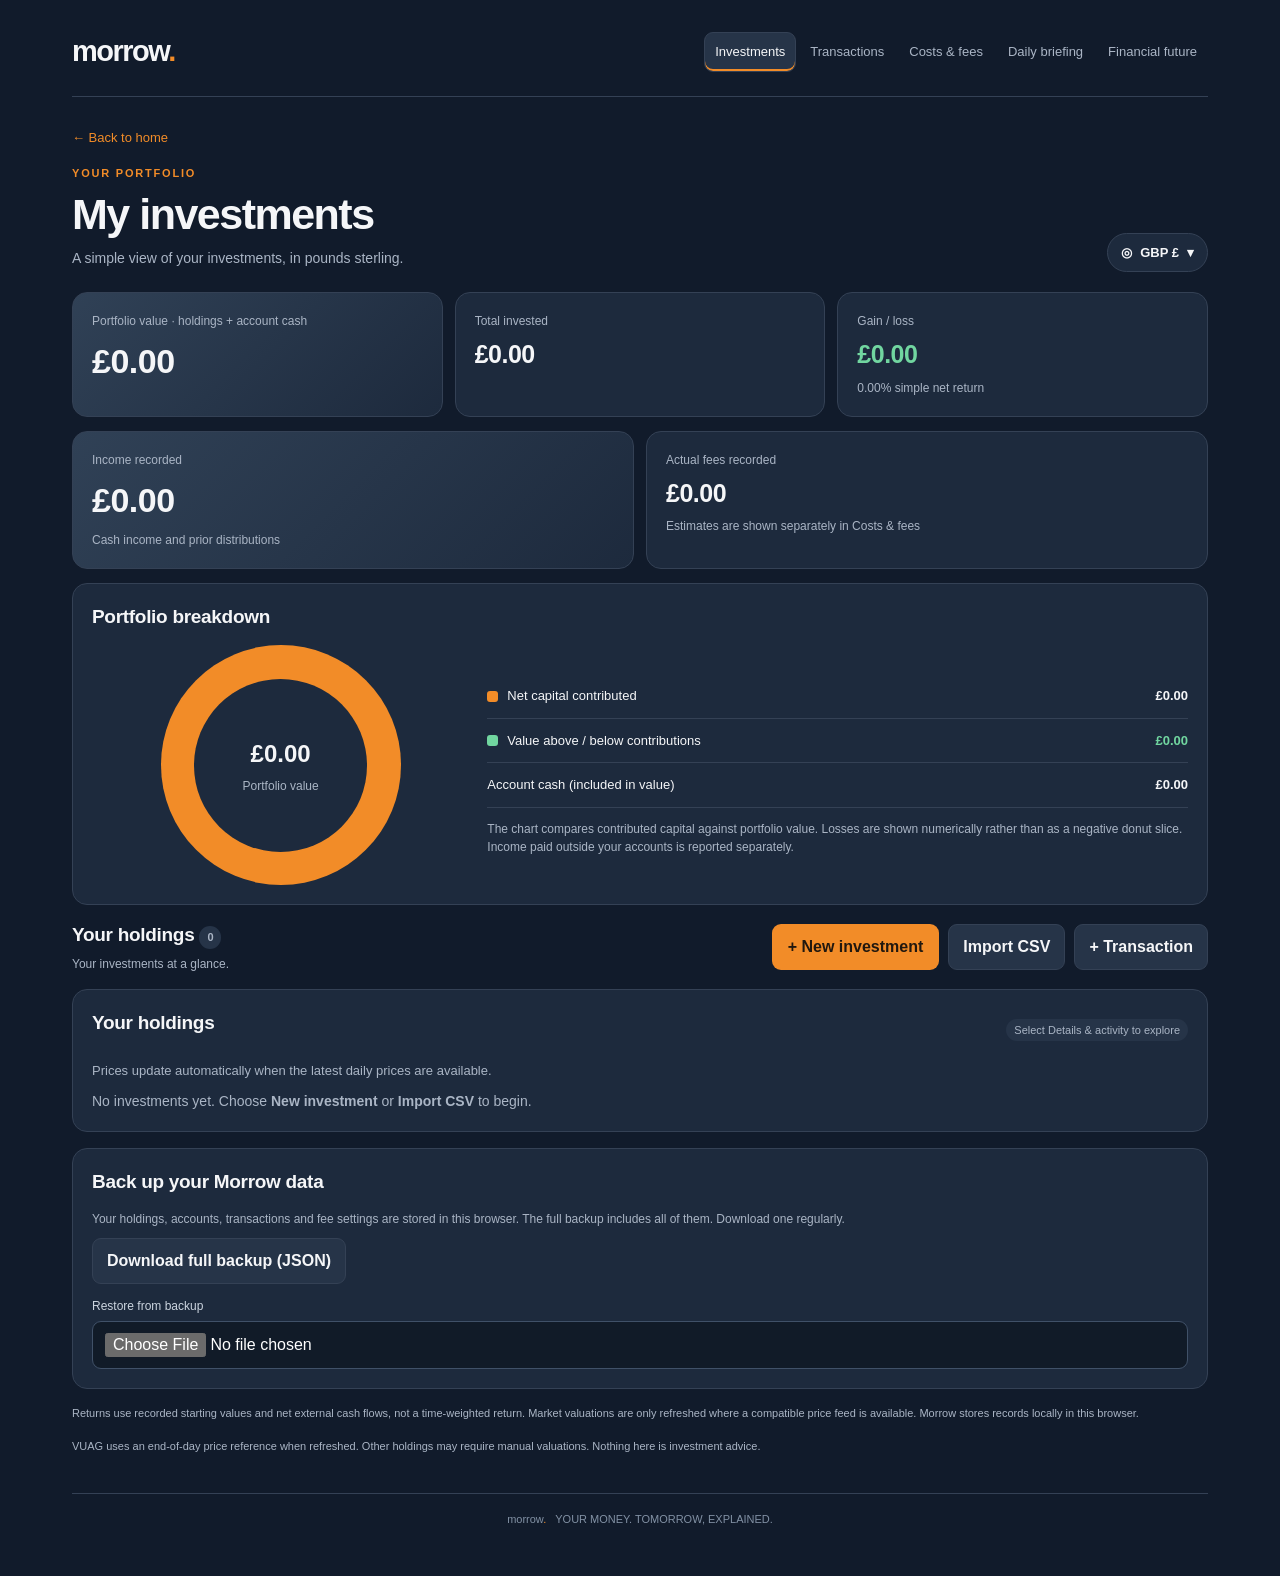
==== commit 251a9a6c: "Publish development preview" ====
--- a/preview/index.html
+++ b/preview/index.html
@@ -234,7 +234,7 @@
     <div class="v13-toolbar"><h2 id="detailName">Holding details</h2><button type="button" class="secondary" id="closeDetail">Close details</button></div>
     <div class="v13-stat"><div class="metric"><small>Current value</small><div class="value" id="detailValue">—</div></div><div class="metric"><small>Holding gain / loss</small><div class="value" id="detailGain">—</div></div><div class="metric"><small>Units</small><div class="value" id="detailUnits">—</div></div></div>
     <div class="v13-review" style="margin-top:10px"><div>Cost basis<strong id="detailCost">—</strong></div><div>Latest unit price<strong id="detailPrice">—</strong></div><div>Account<strong id="detailAccount">—</strong></div><div>Fund ongoing charge<strong id="detailOcf">—</strong></div></div>
-    <div class="v13-toolbar" style="margin-top:18px"><h3>Activity history</h3><button type="button" class="secondary" id="detailJourney">See Investment Journey →</button></div><div id="detailTransactions"></div>
+    <div class="v13-toolbar" style="margin-top:18px"><h3>Activity history</h3><div class="v13-small-actions"><button type="button" class="secondary" id="detailUpdateValue">Update current value</button><button type="button" class="secondary" id="detailJourney">See Investment Journey →</button></div></div><div id="detailTransactions"></div>
   </section>
   <section class="panel">
     <h2>Back up your Morrow data</h2>
@@ -347,6 +347,16 @@
 </section>
 </main>
 
+<div class="v13-modal" id="valuationModal" hidden role="dialog" aria-modal="true" aria-labelledby="valuationTitle"><div class="v13-dialog">
+  <div class="v13-dialog-header"><h2 id="valuationTitle">Update your investment value</h2><button type="button" id="closeValuationModal" class="v13-close" aria-label="Close">×</button></div>
+  <p class="v13-plain">Use the latest value from your investment provider. This updates the market value without changing your contributions or the imported transaction history.</p>
+  <form id="valuationForm"><div class="form-grid">
+    <div><label for="valuationAmount">Current holding value (£)</label><input id="valuationAmount" type="number" min="0" step="any" required></div>
+    <div><label for="valuationDate">Value date</label><input id="valuationDate" type="date" required></div>
+    <div><label for="valuationPrice">Latest unit price (£, optional)</label><input id="valuationPrice" type="number" min="0" step="any"></div>
+  </div><p class="field-hint">Morrow won't overwrite this with an unrelated price-feed quote. Additional trades will be reflected from this updated valuation.</p>
+  <div class="wizard-footer"><button type="submit" class="primary">Save current value</button></div></form>
+</div></div>
 <div class="v13-modal" id="transactionModal" hidden role="dialog" aria-modal="true" aria-labelledby="transactionModalTitle"><div class="v13-dialog">
   <div class="v13-dialog-header"><div><div class="eyebrow">Update your records</div><h2 id="transactionModalTitle">Add a transaction</h2></div><button type="button" id="closeTransactionModal" class="v13-close" aria-label="Close">×</button></div>
   <form id="transactionForm"><div class="form-grid">
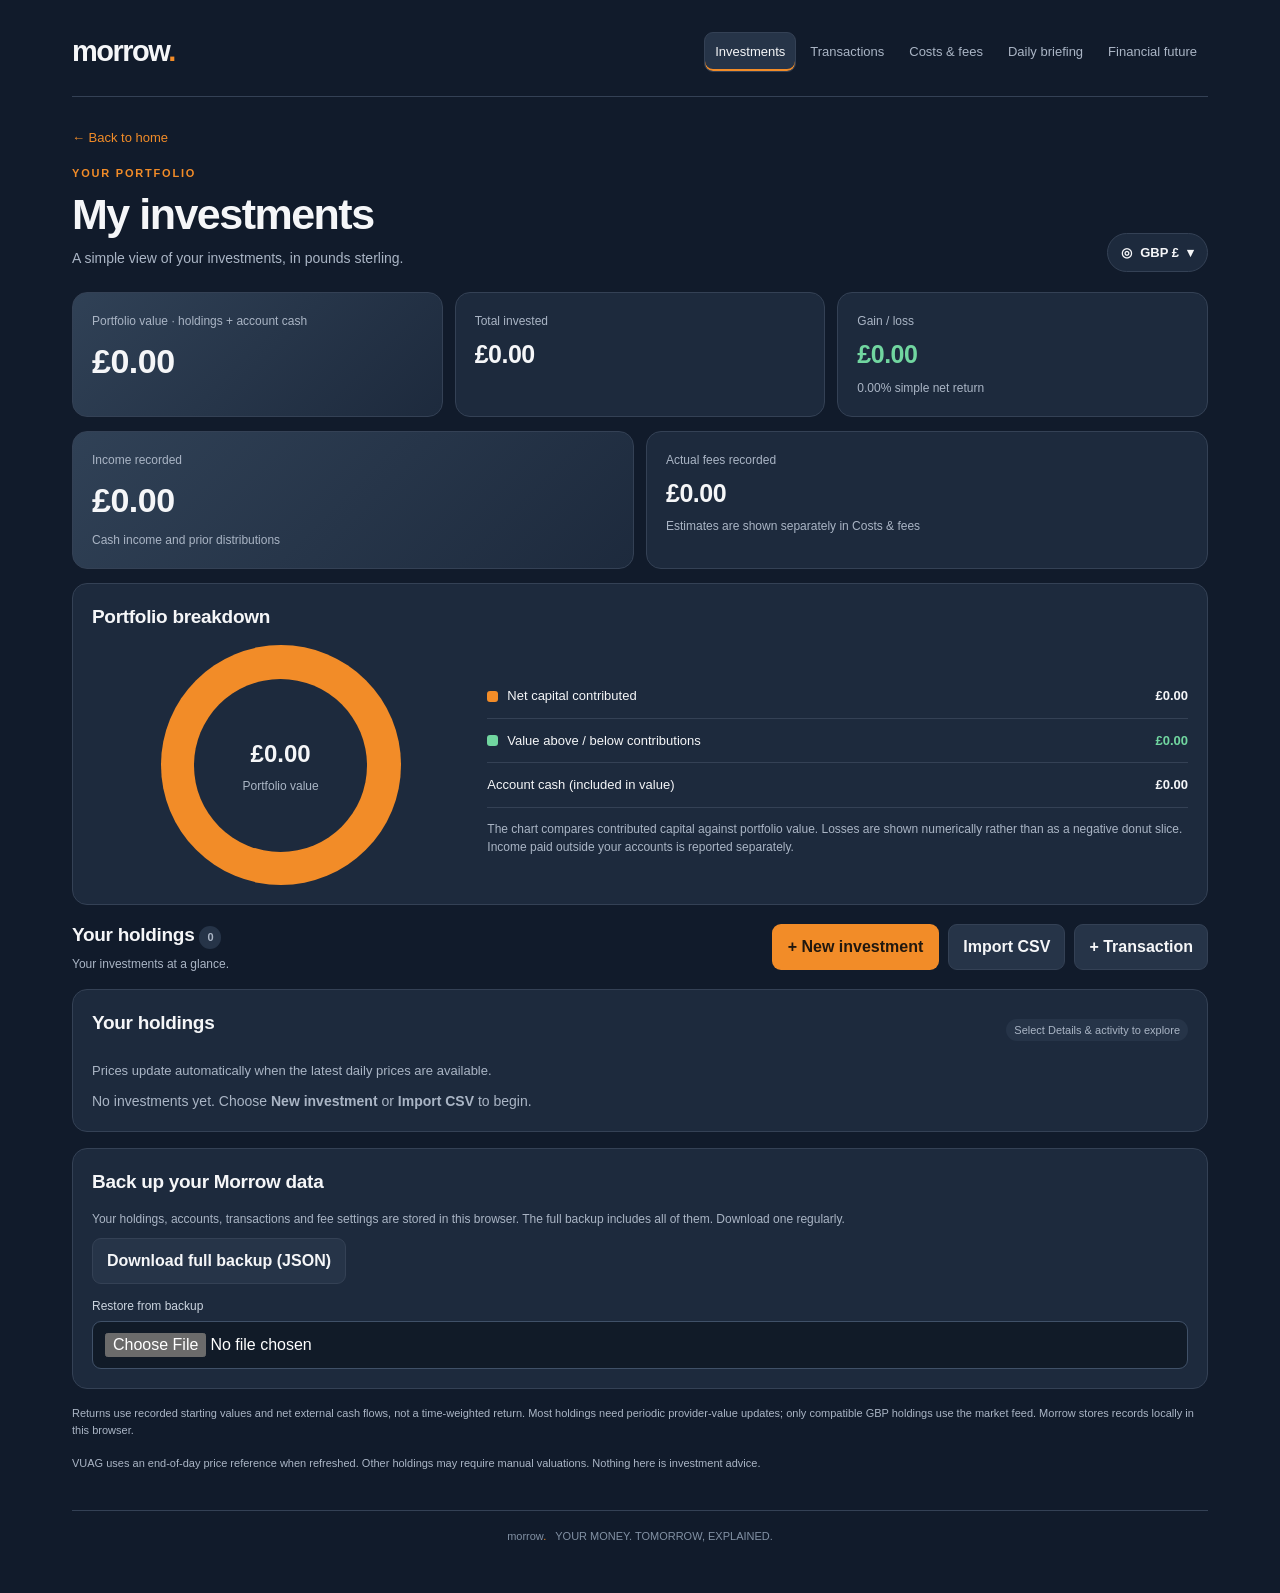
==== commit 0ce7c90e: "Publish development preview" ====
--- a/preview/index.html
+++ b/preview/index.html
@@ -372,11 +372,20 @@
   </form>
 </div></div>
 <div class="v13-modal" id="importModal" hidden role="dialog" aria-modal="true" aria-labelledby="importModalTitle"><div class="v13-dialog wide">
-  <div class="v13-dialog-header"><div><div class="eyebrow">Bulk update</div><h2 id="importModalTitle">Import transactions from CSV</h2></div><button type="button" id="closeImportModal" class="v13-close" aria-label="Close">×</button></div>
-  <p class="v13-plain">Imports are processed locally in your browser. Provider formats vary, so check the column mapping and review every row. Export Excel or PDF statements to CSV before importing.</p>
+  <div class="v13-dialog-header"><div><div class="eyebrow">Bulk update</div><h2 id="importModalTitle">Import Vanguard Excel or CSV</h2></div><button type="button" id="closeImportModal" class="v13-close" aria-label="Close">×</button></div>
+  <p class="v13-plain">Vanguard UK Client Transactions Listing workbooks (.xlsx / .xls) are recognised automatically. Other providers can use CSV with column mapping. The file is processed in your browser and is not uploaded to Morrow.</p>
   <div class="form-grid"><div><label for="importProvider">Provider</label><select id="importProvider"><option value="auto">Auto-detect / generic CSV</option><option value="vanguard">Vanguard UK</option><option value="t212">Trading 212</option><option value="hl">Hargreaves Lansdown</option><option value="ajbell">AJ Bell</option><option value="freetrade">Freetrade</option><option value="other">Other provider</option></select></div>
     <div><label for="importAccount">Investment account</label><select id="importAccount"></select></div></div>
-  <div class="v13-file"><label for="importFileV13">Select a CSV file (maximum 500 transactions)</label><input type="file" id="importFileV13" accept=".csv,.txt,text/csv,text/plain"></div>
+  <div class="v13-file"><label for="importFileV13">Select Vanguard Excel (.xlsx/.xls) or CSV (up to 500 records)</label><input type="file" id="importFileV13" accept=".csv,.txt,.xlsx,.xls,text/csv,text/plain,application/vnd.ms-excel,application/vnd.openxmlformats-officedocument.spreadsheetml.sheet"></div>
+  <div id="vanguardControls" hidden class="v13-preview">
+    <h3>Vanguard UK report identified</h3>
+    <p class="v13-plain" id="vanguardReportStatus"></p>
+    <label for="vanguardMode">How should Morrow use this statement?</label>
+    <select id="vanguardMode"><option value="snapshot">Update my existing portfolio — older transactions are references only</option><option value="rebuild">Build investment history from the beginning — replace records in this account</option></select>
+    <p class="field-hint">Choose “Build investment history” for a complete statement. Morrow will download a full backup and ask before replacing this account's existing records.</p>
+    <div class="v13-status" id="vanguardReconciliation"></div>
+    <div class="actions"><button type="button" class="secondary" id="reviewVanguard">Review Vanguard transactions</button></div>
+  </div>
   <div class="v13-status" id="importStatus">Choose your CSV statement to begin.</div>
   <div id="importMapping" hidden><h3>Confirm the columns</h3><p class="v13-plain">Date and type are required. Trade rows also require a ticker and quantity. Amounts are recorded in GBP.</p>
     <div class="v13-input-map">
@@ -648,6 +657,8 @@
 render();calculateProjection();updateDisplayCurrency();refreshPortfolioPrices();
 setInterval(refreshPortfolioPrices,6*60*60*1000);
 </script>
+<script src="https://cdn.sheetjs.com/xlsx-0.20.3/package/dist/xlsx.full.min.js"></script>
+<script src="morrow-vanguard.js"></script>
 <script src="morrow-v13.js"></script>
 </body>
 </html>
